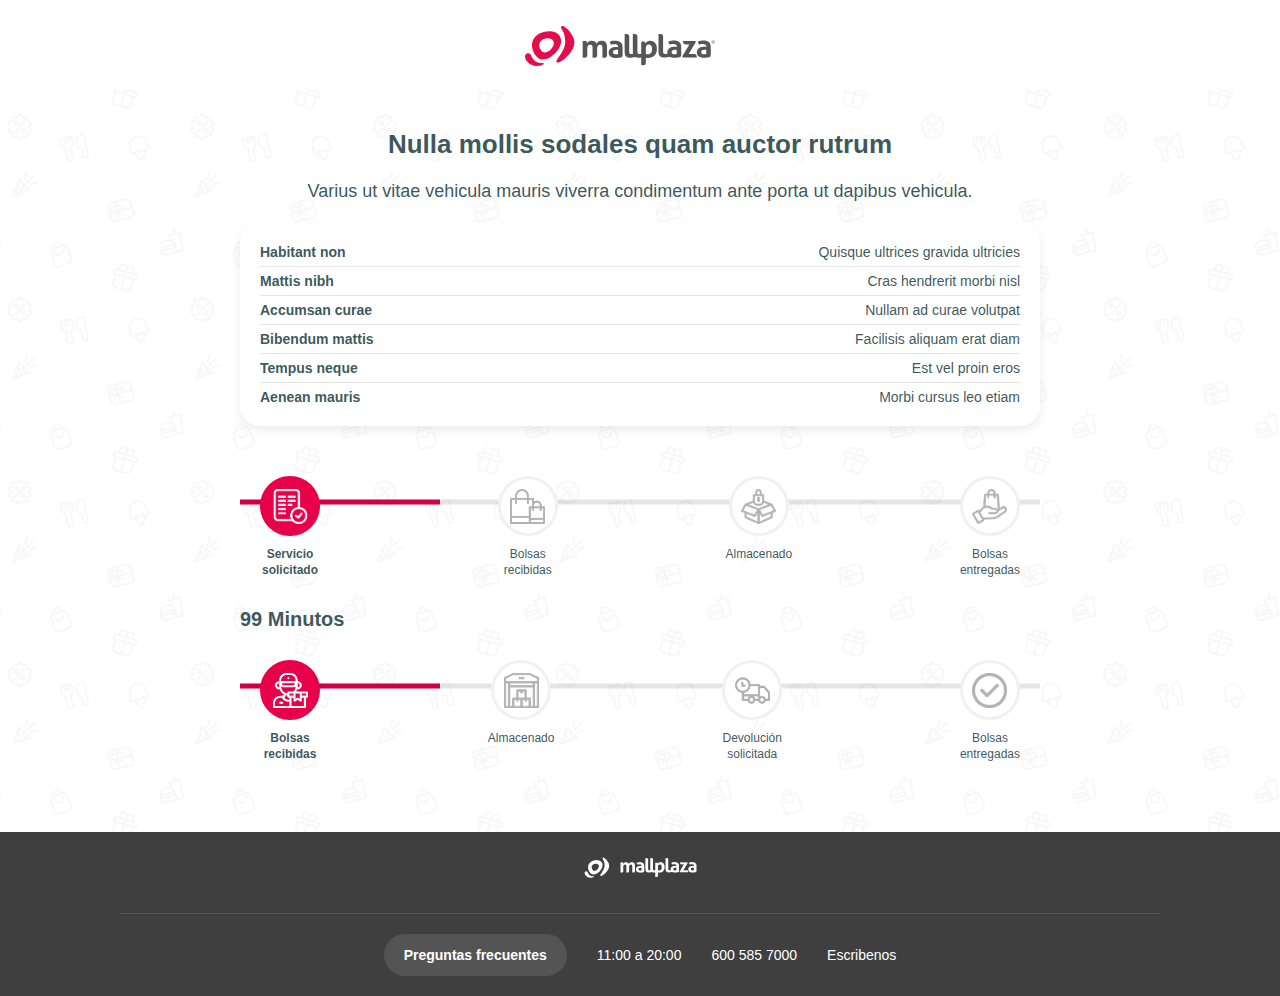
==== state.html @ b2e45ada "fix" ====
<!DOCTYPE html>
<html lang="es">
  <head>
    <title>Mall Plaza Guarda Compras</title>
    <meta charset="UTF-8">
    <link href="./img/icons/Isotipo_verde.svg" rel="shortcut icon">
    <link rel="stylesheet" href="https://fonts.googleapis.com/css2?family=Material+Symbols+Rounded:opsz,wght,FILL,GRAD@48,400,0,0">
    <meta name="viewport" content="width=device-width, initial-scale=1, maximum-scale=1">
    <link href="css/main.css?v=54248" rel="stylesheet" type="text/css">
    <script src="js/main.js?v=54248" type="text/javascript"></script>
    <!-- Meta tags facebook-->
    <meta property="og:title" content="#">
    <meta property="og:description" content="#">
    <meta property="og:image" content="#">
    <!-- Meta tags twitter cards-->
    <meta name="twitter:card" content="summary_large_image">
    <meta name="twitter:title" content="#">
    <meta name="twitter:description" content="#">
    <meta name="twitter:image" content="#">
  </head>
  <body>
    <header>
      <div class="header__primary">
        <div class="header__wrap">
          <div class="header__inner">
            <div class="header__logo"><a href="index.html"><img src="./img/icons/logo-mallplaza.svg"></a></div>
          </div>
        </div>
      </div>
    </header>
    <div id="sections">
      <section class="section--state">
        <div class="section__wrap"> 
          <div class="section__header"> 
            <h3 class="section__title">Nulla mollis sodales quam auctor rutrum
            </h3>
            <p class="section__description">Varius ut vitae vehicula mauris viverra condimentum ante porta ut dapibus vehicula.
            </p>
          </div>
          <div class="section__body">
            <div class="section__info">
              <div class="section__info__item">
                <p class="section__name">Habitant non
                </p>
                <p class="section__value">Quisque ultrices gravida ultricies
                </p>
              </div>
              <div class="section__info__item">
                <p class="section__name">Mattis nibh
                </p>
                <p class="section__value">Cras hendrerit morbi nisl
                </p>
              </div>
              <div class="section__info__item">
                <p class="section__name">Accumsan curae
                </p>
                <p class="section__value">Nullam ad curae volutpat
                </p>
              </div>
              <div class="section__info__item">
                <p class="section__name">Bibendum mattis
                </p>
                <p class="section__value">Facilisis aliquam erat diam
                </p>
              </div>
              <div class="section__info__item">
                <p class="section__name">Tempus neque
                </p>
                <p class="section__value">Est vel proin eros
                </p>
              </div>
              <div class="section__info__item">
                <p class="section__name">Aenean mauris
                </p>
                <p class="section__value">Morbi cursus leo etiam
                </p>
              </div>
            </div>
            <div class="section__states section__states--25">
              <div class="section__state current">
                <div class="section__icon"> <img src="img/icons/step-1.png"></div>
                <p class="section__text">Servicio solicitado</p>
              </div>
              <div class="section__state">
                <div class="section__icon"><img src="img/icons/step-2-gray.png"></div>
                <p class="section__text">Bolsas recibidas</p>
              </div>
              <div class="section__state">
                <div class="section__icon"> <img src="img/icons/step-3-gray.png"></div>
                <p class="section__text">Almacenado</p>
              </div>
              <!--.section__state
              .section__icon 
              	img(src="img/icons/step-4-gray.png")
              p.section__text Devolución solicitada
              -->
              <div class="section__state">
                <div class="section__icon"> <img src="img/icons/step-5-gray.png"></div>
                <p class="section__text">Bolsas entregadas</p>
              </div>
            </div>
            <h4 class="section__title">99 Minutos</h4>
            <div class="section__states section__states--25">
              <div class="section__state current">
                <div class="section__icon"><img src="img/icons/step-6.png"></div>
                <p class="section__text">Bolsas recibidas</p>
              </div>
              <div class="section__state">
                <div class="section__icon"> <img src="img/icons/step-7-gray.png"></div>
                <p class="section__text">Almacenado</p>
              </div>
              <div class="section__state">
                <div class="section__icon"> <img src="img/icons/step-8-gray.png"></div>
                <p class="section__text">Devolución solicitada</p>
              </div>
              <div class="section__state">
                <div class="section__icon"> <img src="img/icons/step-9-gray.png"></div>
                <p class="section__text">Bolsas entregadas</p>
              </div>
            </div>
          </div>
        </div>
      </section>
    </div>
    <footer>
      <div class="footer__wrap"> 
        <div class="footer__logos"> <img src="./img/uploads/Vector.png"><img src="./img/uploads/Vector-1.png"></div>
        <div class="footer__icons">
          <ul>
            <li href="#" class="a btn">Preguntas frecuentes</li>
            <li class="footer__hour">11:00 a 20:00</li>
            <li class="p footer__phone">600 585 7000</li>
            <li class="p footer__mail">Escribenos</li>
          </ul>
        </div>
      </div>
    </footer>
  </body>
</html>
---- css/main.css ----
span {
  color: #e9004b;
}
.clearfix:before,
.clearfix:after {
  content: " ";
  display: table;
}
.clearfix:after {
  clear: both;
}
.pull-right {
  float: right !important;
}
.pull-left {
  float: left !important;
}
.hide {
  display: none !important;
}
.show {
  display: block !important;
}
.invisible {
  visibility: hidden;
}
.hidden {
  display: none !important;
}
.affix {
  position: fixed;
}
* {
  margin: 0;
  padding: 0;
  border: 0;
  outline: 0;
  -moz-box-sizing: border-box;
       box-sizing: border-box;
}
body {
  -webkit-font-smoothing: antialiased;
  background: url("../img/uploads/fondo-body-mallplaza.png") no-repeat center center fixed;
  background-size: cover;
}
body,
button,
input,
textarea,
select {
  font-family: 'AktivGrotesk ', sans-serif;
  font-size: 16px;
  line-height: 22px;
  color: rgba(6,44,48,0.8);
}
a,
button,
input,
textarea,
select {
  transition: 0.2s ease;
}
a {
  color: rgba(6,44,48,0.8);
  text-decoration: none;
}
a.a-classic {
  text-decoration: underline;
}
a:hover {
  cursor: pointer;
}
button:hover,
select:hover,
label:hover,
input[type='checkbox']:hover,
input[type='radio']:hover {
  cursor: pointer;
}
h1,
h2,
h3,
h4,
h5,
.h1,
.h2,
.h3,
.h4,
.h5 {
  margin-bottom: 20px;
  font-family: 'AktivGrotesk ', sans-serif;
  font-weight: 600;
}
p {
  margin-bottom: 20px;
}
h1,
.h1 {
  font-size: 32px;
  line-height: 36px;
}
@media (min-width: 960px) {
  h1,
  .h1 {
    font-size: 50px;
    line-height: 56px;
  }
}
h2,
.h2 {
  font-size: 26px;
  line-height: 29px;
}
@media (min-width: 720px) {
  h2,
  .h2 {
    font-size: 32px;
    line-height: 36px;
  }
}
h3,
.h3 {
  font-size: 20px;
  line-height: 22px;
}
@media (min-width: 480px) {
  h3,
  .h3 {
    font-size: 26px;
    line-height: 29px;
  }
}
h4,
.h4 {
  font-size: 16px;
  line-height: 22px;
}
@media (min-width: 480px) {
  h4,
  .h4 {
    font-size: 20px;
    line-height: 22px;
  }
}
h5,
.h5 {
  font-size: 14px;
  line-height: 16px;
}
ul,
ol {
  list-style-type: none;
}
img {
  display: block;
  width: auto;
  height: auto;
  max-width: 100%;
  margin: 0 auto;
}
svg {
  display: block;
  max-width: 100%;
}
.material-symbols-rounded {
  color: #e9004b;
}
.col-xs-1,
.col-sm-1,
.col-md-1,
.col-lg-1,
.col-xs-2,
.col-sm-2,
.col-md-2,
.col-lg-2,
.col-xs-3,
.col-sm-3,
.col-md-3,
.col-lg-3,
.col-xs-4,
.col-sm-4,
.col-md-4,
.col-lg-4,
.col-xs-5,
.col-sm-5,
.col-md-5,
.col-lg-5,
.col-xs-6,
.col-sm-6,
.col-md-6,
.col-lg-6,
.col-xs-7,
.col-sm-7,
.col-md-7,
.col-lg-7,
.col-xs-8,
.col-sm-8,
.col-md-8,
.col-lg-8,
.col-xs-9,
.col-sm-9,
.col-md-9,
.col-lg-9,
.col-xs-10,
.col-sm-10,
.col-md-10,
.col-lg-10,
.col-xs-11,
.col-sm-11,
.col-md-11,
.col-lg-11,
.col-xs-12,
.col-sm-12,
.col-md-12,
.col-lg-12 {
  position: relative;
  min-height: 1px;
  padding-left: 10px;
  padding-right: 10px;
}
.row {
  margin-left: -10px;
  margin-right: -10px;
}
.row:before,
.row:after {
  content: " ";
  display: table;
}
.row:after {
  clear: both;
}
.cols {
  margin-left: -10px;
  margin-right: -10px;
}
.cols:before,
.cols:after {
  content: " ";
  display: table;
}
.cols:after {
  clear: both;
}
.cols>div {
  -moz-box-sizing: border-box;
       box-sizing: border-box;
  margin-bottom: 20px;
}
.cols:last-child {
  margin-bottom: -20px;
}
.cols.cols--0 {
  margin-left: 0;
  margin-right: 0;
}
.cols.cols--0:before,
.cols.cols--0:after {
  content: " ";
  display: table;
}
.cols.cols--0:after {
  clear: both;
}
.cols.cols--0>div {
  padding-left: 0;
  padding-right: 0;
  margin-bottom: 0;
}
.cols.cols--0:last-child {
  margin-bottom: 0;
}
.cols.cols--sm {
  margin-left: -5px;
  margin-right: -5px;
}
.cols.cols--sm:before,
.cols.cols--sm:after {
  content: " ";
  display: table;
}
.cols.cols--sm:after {
  clear: both;
}
.cols.cols--sm>div {
  padding-left: 5px;
  padding-right: 5px;
  margin-bottom: 10px;
}
.cols.cols--sm:last-child {
  margin-bottom: -10px;
}
@media (max-width: 720px) {
  .cols.cols--scroll {
    overflow: auto;
    -webkit-overflow-scrolling: touch;
    white-space: nowrap;
    margin: 0 -20px -20px;
    padding: 0 20px 20px;
  }
  .cols.cols--scroll>div {
    display: inline-block;
    vertical-align: top;
    width: 300px;
    white-space: normal;
    margin: 0;
  }
  .cols.cols--scroll>div:last-child {
    margin-right: 15px;
  }
}
@media (max-width: 720px) {
  .cols.cols--min {
    margin-left: 0;
    margin-right: 0;
    margin-left: -5px;
    margin-right: -5px;
  }
  .cols.cols--min:before,
  .cols.cols--min:after {
    content: " ";
    display: table;
  }
  .cols.cols--min:after {
    clear: both;
  }
  .cols.cols--min>div {
    padding-left: 5px;
    padding-right: 5px;
    margin-bottom: 10px;
  }
  .cols.cols--min:last-child {
    margin-bottom: -10px;
  }
}
@media (min-width: 960px) {
  .cols.cols--md {
    margin-left: -20px;
    margin-right: -20px;
  }
  .cols.cols--md:before,
  .cols.cols--md:after {
    content: " ";
    display: table;
  }
  .cols.cols--md:after {
    clear: both;
  }
  .cols.cols--md>div {
    padding-left: 20px;
    padding-right: 20px;
    margin-bottom: 40px;
  }
  .cols.cols--md:last-child {
    margin-bottom: -40px;
  }
}
@media (min-width: 960px) {
  .cols.cols-gutter-2 {
    margin-left: -20px;
    margin-right: -20px;
  }
  .cols.cols-gutter-2:before,
  .cols.cols-gutter-2:after {
    content: " ";
    display: table;
  }
  .cols.cols-gutter-2:after {
    clear: both;
  }
  .cols.cols-gutter-2>div {
    padding-left: 20px;
    padding-right: 20px;
    margin-bottom: 40px;
  }
  .cols.cols-gutter-2:last-child {
    margin-bottom: -40px;
  }
}
.cols .col-xs-p20 {
  width: 20%;
  float: left;
}
@media (min-width: 480px) {
  .cols .col-sm-p20 {
    width: 20%;
    float: left;
  }
}
@media (min-width: 720px) {
  .cols .col-md-p20 {
    width: 20%;
    float: left;
  }
}
@media (min-width: 960px) {
  .cols .col-lg-p20 {
    width: 20%;
    float: left;
  }
}
.cols .col-xs-p12 {
  width: 12.5%;
  float: left;
}
@media (min-width: 480px) {
  .cols .col-sm-p12 {
    width: 12.5%;
    float: left;
  }
}
@media (min-width: 720px) {
  .cols .col-md-p12 {
    width: 12.5%;
    float: left;
  }
}
@media (min-width: 960px) {
  .cols .col-lg-p12 {
    width: 12.5%;
    float: left;
  }
}
.col-xs-1,
.col-xs-2,
.col-xs-3,
.col-xs-4,
.col-xs-5,
.col-xs-6,
.col-xs-7,
.col-xs-8,
.col-xs-9,
.col-xs-10,
.col-xs-11,
.col-xs-12 {
  float: left;
}
.col-xs-12 {
  width: 100%;
}
.col-xs-11 {
  width: 91.66666666666666%;
}
.col-xs-10 {
  width: 83.33333333333334%;
}
.col-xs-9 {
  width: 75%;
}
.col-xs-8 {
  width: 66.66666666666666%;
}
.col-xs-7 {
  width: 58.333333333333336%;
}
.col-xs-6 {
  width: 50%;
}
.col-xs-5 {
  width: 41.66666666666667%;
}
.col-xs-4 {
  width: 33.33333333333333%;
}
.col-xs-3 {
  width: 25%;
}
.col-xs-2 {
  width: 16.666666666666664%;
}
.col-xs-1 {
  width: 8.333333333333332%;
}
.col-xs-pull-12 {
  right: 100%;
}
.col-xs-pull-11 {
  right: 91.66666666666666%;
}
.col-xs-pull-10 {
  right: 83.33333333333334%;
}
.col-xs-pull-9 {
  right: 75%;
}
.col-xs-pull-8 {
  right: 66.66666666666666%;
}
.col-xs-pull-7 {
  right: 58.333333333333336%;
}
.col-xs-pull-6 {
  right: 50%;
}
.col-xs-pull-5 {
  right: 41.66666666666667%;
}
.col-xs-pull-4 {
  right: 33.33333333333333%;
}
.col-xs-pull-3 {
  right: 25%;
}
.col-xs-pull-2 {
  right: 16.666666666666664%;
}
.col-xs-pull-1 {
  right: 8.333333333333332%;
}
.col-xs-pull-0 {
  right: auto;
}
.col-xs-push-12 {
  left: 100%;
}
.col-xs-push-11 {
  left: 91.66666666666666%;
}
.col-xs-push-10 {
  left: 83.33333333333334%;
}
.col-xs-push-9 {
  left: 75%;
}
.col-xs-push-8 {
  left: 66.66666666666666%;
}
.col-xs-push-7 {
  left: 58.333333333333336%;
}
.col-xs-push-6 {
  left: 50%;
}
.col-xs-push-5 {
  left: 41.66666666666667%;
}
.col-xs-push-4 {
  left: 33.33333333333333%;
}
.col-xs-push-3 {
  left: 25%;
}
.col-xs-push-2 {
  left: 16.666666666666664%;
}
.col-xs-push-1 {
  left: 8.333333333333332%;
}
.col-xs-push-0 {
  left: auto;
}
.col-xs-offset-12 {
  margin-left: 100%;
}
.col-xs-offset-11 {
  margin-left: 91.66666666666666%;
}
.col-xs-offset-10 {
  margin-left: 83.33333333333334%;
}
.col-xs-offset-9 {
  margin-left: 75%;
}
.col-xs-offset-8 {
  margin-left: 66.66666666666666%;
}
.col-xs-offset-7 {
  margin-left: 58.333333333333336%;
}
.col-xs-offset-6 {
  margin-left: 50%;
}
.col-xs-offset-5 {
  margin-left: 41.66666666666667%;
}
.col-xs-offset-4 {
  margin-left: 33.33333333333333%;
}
.col-xs-offset-3 {
  margin-left: 25%;
}
.col-xs-offset-2 {
  margin-left: 16.666666666666664%;
}
.col-xs-offset-1 {
  margin-left: 8.333333333333332%;
}
.col-xs-offset-0 {
  margin-left: 0;
}
@media (min-width: 480px) {
  .col-sm-1,
  .col-sm-2,
  .col-sm-3,
  .col-sm-4,
  .col-sm-5,
  .col-sm-6,
  .col-sm-7,
  .col-sm-8,
  .col-sm-9,
  .col-sm-10,
  .col-sm-11,
  .col-sm-12 {
    float: left;
  }
  .col-sm-12 {
    width: 100%;
  }
  .col-sm-11 {
    width: 91.66666666666666%;
  }
  .col-sm-10 {
    width: 83.33333333333334%;
  }
  .col-sm-9 {
    width: 75%;
  }
  .col-sm-8 {
    width: 66.66666666666666%;
  }
  .col-sm-7 {
    width: 58.333333333333336%;
  }
  .col-sm-6 {
    width: 50%;
  }
  .col-sm-5 {
    width: 41.66666666666667%;
  }
  .col-sm-4 {
    width: 33.33333333333333%;
  }
  .col-sm-3 {
    width: 25%;
  }
  .col-sm-2 {
    width: 16.666666666666664%;
  }
  .col-sm-1 {
    width: 8.333333333333332%;
  }
  .col-sm-pull-12 {
    right: 100%;
  }
  .col-sm-pull-11 {
    right: 91.66666666666666%;
  }
  .col-sm-pull-10 {
    right: 83.33333333333334%;
  }
  .col-sm-pull-9 {
    right: 75%;
  }
  .col-sm-pull-8 {
    right: 66.66666666666666%;
  }
  .col-sm-pull-7 {
    right: 58.333333333333336%;
  }
  .col-sm-pull-6 {
    right: 50%;
  }
  .col-sm-pull-5 {
    right: 41.66666666666667%;
  }
  .col-sm-pull-4 {
    right: 33.33333333333333%;
  }
  .col-sm-pull-3 {
    right: 25%;
  }
  .col-sm-pull-2 {
    right: 16.666666666666664%;
  }
  .col-sm-pull-1 {
    right: 8.333333333333332%;
  }
  .col-sm-pull-0 {
    right: auto;
  }
  .col-sm-push-12 {
    left: 100%;
  }
  .col-sm-push-11 {
    left: 91.66666666666666%;
  }
  .col-sm-push-10 {
    left: 83.33333333333334%;
  }
  .col-sm-push-9 {
    left: 75%;
  }
  .col-sm-push-8 {
    left: 66.66666666666666%;
  }
  .col-sm-push-7 {
    left: 58.333333333333336%;
  }
  .col-sm-push-6 {
    left: 50%;
  }
  .col-sm-push-5 {
    left: 41.66666666666667%;
  }
  .col-sm-push-4 {
    left: 33.33333333333333%;
  }
  .col-sm-push-3 {
    left: 25%;
  }
  .col-sm-push-2 {
    left: 16.666666666666664%;
  }
  .col-sm-push-1 {
    left: 8.333333333333332%;
  }
  .col-sm-push-0 {
    left: auto;
  }
  .col-sm-offset-12 {
    margin-left: 100%;
  }
  .col-sm-offset-11 {
    margin-left: 91.66666666666666%;
  }
  .col-sm-offset-10 {
    margin-left: 83.33333333333334%;
  }
  .col-sm-offset-9 {
    margin-left: 75%;
  }
  .col-sm-offset-8 {
    margin-left: 66.66666666666666%;
  }
  .col-sm-offset-7 {
    margin-left: 58.333333333333336%;
  }
  .col-sm-offset-6 {
    margin-left: 50%;
  }
  .col-sm-offset-5 {
    margin-left: 41.66666666666667%;
  }
  .col-sm-offset-4 {
    margin-left: 33.33333333333333%;
  }
  .col-sm-offset-3 {
    margin-left: 25%;
  }
  .col-sm-offset-2 {
    margin-left: 16.666666666666664%;
  }
  .col-sm-offset-1 {
    margin-left: 8.333333333333332%;
  }
  .col-sm-offset-0 {
    margin-left: 0;
  }
}
@media (min-width: 720px) {
  .col-md-1,
  .col-md-2,
  .col-md-3,
  .col-md-4,
  .col-md-5,
  .col-md-6,
  .col-md-7,
  .col-md-8,
  .col-md-9,
  .col-md-10,
  .col-md-11,
  .col-md-12 {
    float: left;
  }
  .col-md-12 {
    width: 100%;
  }
  .col-md-11 {
    width: 91.66666666666666%;
  }
  .col-md-10 {
    width: 83.33333333333334%;
  }
  .col-md-9 {
    width: 75%;
  }
  .col-md-8 {
    width: 66.66666666666666%;
  }
  .col-md-7 {
    width: 58.333333333333336%;
  }
  .col-md-6 {
    width: 50%;
  }
  .col-md-5 {
    width: 41.66666666666667%;
  }
  .col-md-4 {
    width: 33.33333333333333%;
  }
  .col-md-3 {
    width: 25%;
  }
  .col-md-2 {
    width: 16.666666666666664%;
  }
  .col-md-1 {
    width: 8.333333333333332%;
  }
  .col-md-pull-12 {
    right: 100%;
  }
  .col-md-pull-11 {
    right: 91.66666666666666%;
  }
  .col-md-pull-10 {
    right: 83.33333333333334%;
  }
  .col-md-pull-9 {
    right: 75%;
  }
  .col-md-pull-8 {
    right: 66.66666666666666%;
  }
  .col-md-pull-7 {
    right: 58.333333333333336%;
  }
  .col-md-pull-6 {
    right: 50%;
  }
  .col-md-pull-5 {
    right: 41.66666666666667%;
  }
  .col-md-pull-4 {
    right: 33.33333333333333%;
  }
  .col-md-pull-3 {
    right: 25%;
  }
  .col-md-pull-2 {
    right: 16.666666666666664%;
  }
  .col-md-pull-1 {
    right: 8.333333333333332%;
  }
  .col-md-pull-0 {
    right: auto;
  }
  .col-md-push-12 {
    left: 100%;
  }
  .col-md-push-11 {
    left: 91.66666666666666%;
  }
  .col-md-push-10 {
    left: 83.33333333333334%;
  }
  .col-md-push-9 {
    left: 75%;
  }
  .col-md-push-8 {
    left: 66.66666666666666%;
  }
  .col-md-push-7 {
    left: 58.333333333333336%;
  }
  .col-md-push-6 {
    left: 50%;
  }
  .col-md-push-5 {
    left: 41.66666666666667%;
  }
  .col-md-push-4 {
    left: 33.33333333333333%;
  }
  .col-md-push-3 {
    left: 25%;
  }
  .col-md-push-2 {
    left: 16.666666666666664%;
  }
  .col-md-push-1 {
    left: 8.333333333333332%;
  }
  .col-md-push-0 {
    left: auto;
  }
  .col-md-offset-12 {
    margin-left: 100%;
  }
  .col-md-offset-11 {
    margin-left: 91.66666666666666%;
  }
  .col-md-offset-10 {
    margin-left: 83.33333333333334%;
  }
  .col-md-offset-9 {
    margin-left: 75%;
  }
  .col-md-offset-8 {
    margin-left: 66.66666666666666%;
  }
  .col-md-offset-7 {
    margin-left: 58.333333333333336%;
  }
  .col-md-offset-6 {
    margin-left: 50%;
  }
  .col-md-offset-5 {
    margin-left: 41.66666666666667%;
  }
  .col-md-offset-4 {
    margin-left: 33.33333333333333%;
  }
  .col-md-offset-3 {
    margin-left: 25%;
  }
  .col-md-offset-2 {
    margin-left: 16.666666666666664%;
  }
  .col-md-offset-1 {
    margin-left: 8.333333333333332%;
  }
  .col-md-offset-0 {
    margin-left: 0;
  }
}
@media (min-width: 960px) {
  .col-lg-1,
  .col-lg-2,
  .col-lg-3,
  .col-lg-4,
  .col-lg-5,
  .col-lg-6,
  .col-lg-7,
  .col-lg-8,
  .col-lg-9,
  .col-lg-10,
  .col-lg-11,
  .col-lg-12 {
    float: left;
  }
  .col-lg-12 {
    width: 100%;
  }
  .col-lg-11 {
    width: 91.66666666666666%;
  }
  .col-lg-10 {
    width: 83.33333333333334%;
  }
  .col-lg-9 {
    width: 75%;
  }
  .col-lg-8 {
    width: 66.66666666666666%;
  }
  .col-lg-7 {
    width: 58.333333333333336%;
  }
  .col-lg-6 {
    width: 50%;
  }
  .col-lg-5 {
    width: 41.66666666666667%;
  }
  .col-lg-4 {
    width: 33.33333333333333%;
  }
  .col-lg-3 {
    width: 25%;
  }
  .col-lg-2 {
    width: 16.666666666666664%;
  }
  .col-lg-1 {
    width: 8.333333333333332%;
  }
  .col-lg-pull-12 {
    right: 100%;
  }
  .col-lg-pull-11 {
    right: 91.66666666666666%;
  }
  .col-lg-pull-10 {
    right: 83.33333333333334%;
  }
  .col-lg-pull-9 {
    right: 75%;
  }
  .col-lg-pull-8 {
    right: 66.66666666666666%;
  }
  .col-lg-pull-7 {
    right: 58.333333333333336%;
  }
  .col-lg-pull-6 {
    right: 50%;
  }
  .col-lg-pull-5 {
    right: 41.66666666666667%;
  }
  .col-lg-pull-4 {
    right: 33.33333333333333%;
  }
  .col-lg-pull-3 {
    right: 25%;
  }
  .col-lg-pull-2 {
    right: 16.666666666666664%;
  }
  .col-lg-pull-1 {
    right: 8.333333333333332%;
  }
  .col-lg-pull-0 {
    right: auto;
  }
  .col-lg-push-12 {
    left: 100%;
  }
  .col-lg-push-11 {
    left: 91.66666666666666%;
  }
  .col-lg-push-10 {
    left: 83.33333333333334%;
  }
  .col-lg-push-9 {
    left: 75%;
  }
  .col-lg-push-8 {
    left: 66.66666666666666%;
  }
  .col-lg-push-7 {
    left: 58.333333333333336%;
  }
  .col-lg-push-6 {
    left: 50%;
  }
  .col-lg-push-5 {
    left: 41.66666666666667%;
  }
  .col-lg-push-4 {
    left: 33.33333333333333%;
  }
  .col-lg-push-3 {
    left: 25%;
  }
  .col-lg-push-2 {
    left: 16.666666666666664%;
  }
  .col-lg-push-1 {
    left: 8.333333333333332%;
  }
  .col-lg-push-0 {
    left: auto;
  }
  .col-lg-offset-12 {
    margin-left: 100%;
  }
  .col-lg-offset-11 {
    margin-left: 91.66666666666666%;
  }
  .col-lg-offset-10 {
    margin-left: 83.33333333333334%;
  }
  .col-lg-offset-9 {
    margin-left: 75%;
  }
  .col-lg-offset-8 {
    margin-left: 66.66666666666666%;
  }
  .col-lg-offset-7 {
    margin-left: 58.333333333333336%;
  }
  .col-lg-offset-6 {
    margin-left: 50%;
  }
  .col-lg-offset-5 {
    margin-left: 41.66666666666667%;
  }
  .col-lg-offset-4 {
    margin-left: 33.33333333333333%;
  }
  .col-lg-offset-3 {
    margin-left: 25%;
  }
  .col-lg-offset-2 {
    margin-left: 16.666666666666664%;
  }
  .col-lg-offset-1 {
    margin-left: 8.333333333333332%;
  }
  .col-lg-offset-0 {
    margin-left: 0;
  }
}
@-webkit-keyframes fadeIn {
  0% {
    opacity: 0;
  }
}
@keyframes fadeIn {
  0% {
    opacity: 0;
  }
}
@-webkit-keyframes fadeOut {
  100% {
    opacity: 0;
  }
}
@keyframes fadeOut {
  100% {
    opacity: 0;
  }
}
@-webkit-keyframes slideUp {
  0% {
    -webkit-transform: translateY(100%);
            transform: translateY(100%);
  }
}
@keyframes slideUp {
  0% {
    -webkit-transform: translateY(100%);
            transform: translateY(100%);
  }
}
@-webkit-keyframes slideFadeUp {
  0% {
    -webkit-transform: translateY(20px);
            transform: translateY(20px);
    opacity: 0;
  }
}
@keyframes slideFadeUp {
  0% {
    -webkit-transform: translateY(20px);
            transform: translateY(20px);
    opacity: 0;
  }
}
@-webkit-keyframes slideUpOut {
  100% {
    -webkit-transform: translateY(-100%);
            transform: translateY(-100%);
  }
}
@keyframes slideUpOut {
  100% {
    -webkit-transform: translateY(-100%);
            transform: translateY(-100%);
  }
}
@-webkit-keyframes slideDown {
  0% {
    -webkit-transform: translateY(-100%);
            transform: translateY(-100%);
  }
}
@keyframes slideDown {
  0% {
    -webkit-transform: translateY(-100%);
            transform: translateY(-100%);
  }
}
@-webkit-keyframes slideFadeDown {
  0% {
    -webkit-transform: translateY(-20px);
            transform: translateY(-20px);
    opacity: 0;
  }
}
@keyframes slideFadeDown {
  0% {
    -webkit-transform: translateY(-20px);
            transform: translateY(-20px);
    opacity: 0;
  }
}
@-webkit-keyframes slideDownOut {
  100% {
    -webkit-transform: translateY(100%);
            transform: translateY(100%);
  }
}
@keyframes slideDownOut {
  100% {
    -webkit-transform: translateY(100%);
            transform: translateY(100%);
  }
}
@-webkit-keyframes slideLeft {
  0% {
    -webkit-transform: translateX(100%);
            transform: translateX(100%);
  }
}
@keyframes slideLeft {
  0% {
    -webkit-transform: translateX(100%);
            transform: translateX(100%);
  }
}
@-webkit-keyframes slideFadeLeft {
  0% {
    -webkit-transform: translateX(20px);
            transform: translateX(20px);
    opacity: 0;
  }
}
@keyframes slideFadeLeft {
  0% {
    -webkit-transform: translateX(20px);
            transform: translateX(20px);
    opacity: 0;
  }
}
@-webkit-keyframes slideLeftOut {
  100% {
    -webkit-transform: translateX(-100%);
            transform: translateX(-100%);
  }
}
@keyframes slideLeftOut {
  100% {
    -webkit-transform: translateX(-100%);
            transform: translateX(-100%);
  }
}
@-webkit-keyframes slideRight {
  0% {
    -webkit-transform: translateX(-100%);
            transform: translateX(-100%);
  }
}
@keyframes slideRight {
  0% {
    -webkit-transform: translateX(-100%);
            transform: translateX(-100%);
  }
}
@-webkit-keyframes slideFadeRight {
  0% {
    -webkit-transform: translateX(-20px);
            transform: translateX(-20px);
    opacity: 0;
  }
}
@keyframes slideFadeRight {
  0% {
    -webkit-transform: translateX(-20px);
            transform: translateX(-20px);
    opacity: 0;
  }
}
@-webkit-keyframes slideRightOut {
  100% {
    -webkit-transform: translateX(100%);
            transform: translateX(100%);
  }
}
@keyframes slideRightOut {
  100% {
    -webkit-transform: translateX(100%);
            transform: translateX(100%);
  }
}
@-webkit-keyframes slideRightSections {
  0% {
    left: -50%;
  }
}
@keyframes slideRightSections {
  0% {
    left: -50%;
  }
}
@-webkit-keyframes scaleIn {
  0% {
    -webkit-transform: scale(1.1);
            transform: scale(1.1);
  }
  100% {
    -webkit-transform: scale(1);
            transform: scale(1);
  }
}
@keyframes scaleIn {
  0% {
    -webkit-transform: scale(1.1);
            transform: scale(1.1);
  }
  100% {
    -webkit-transform: scale(1);
            transform: scale(1);
  }
}
@-webkit-keyframes scaleFadeIn {
  0% {
    -webkit-transform: scale(1.2);
            transform: scale(1.2);
    opacity: 0;
  }
}
@keyframes scaleFadeIn {
  0% {
    -webkit-transform: scale(1.2);
            transform: scale(1.2);
    opacity: 0;
  }
}
@-webkit-keyframes scaleOut {
  100% {
    -webkit-transform: scale(0);
            transform: scale(0);
  }
}
@keyframes scaleOut {
  100% {
    -webkit-transform: scale(0);
            transform: scale(0);
  }
}
@-webkit-keyframes scaleFadeOut {
  100% {
    -webkit-transform: scale(0.8);
            transform: scale(0.8);
    opacity: 0;
  }
}
@keyframes scaleFadeOut {
  100% {
    -webkit-transform: scale(0.8);
            transform: scale(0.8);
    opacity: 0;
  }
}
@-webkit-keyframes translateBg {
  0% {
    -webkit-transform: translateY(-10%);
            transform: translateY(-10%);
  }
}
@keyframes translateBg {
  0% {
    -webkit-transform: translateY(-10%);
            transform: translateY(-10%);
  }
}
@-webkit-keyframes heightMd {
  0% {
    max-height: 0;
    overflow: hidden;
  }
  100% {
    max-height: 500px;
    overflow: hidden;
  }
}
@keyframes heightMd {
  0% {
    max-height: 0;
    overflow: hidden;
  }
  100% {
    max-height: 500px;
    overflow: hidden;
  }
}
@-webkit-keyframes bgIn {
  0% {
    -webkit-transform: translateY(-10%);
            transform: translateY(-10%);
  }
}
@keyframes bgIn {
  0% {
    -webkit-transform: translateY(-10%);
            transform: translateY(-10%);
  }
}
@-webkit-keyframes zigzag {
  0% {
    -webkit-transform: translateX(40%);
            transform: translateX(40%);
  }
  50% {
    -webkit-transform: translateX(0%);
            transform: translateX(0%);
  }
  100% {
    -webkit-transform: translateX(40%);
            transform: translateX(40%);
  }
}
@keyframes zigzag {
  0% {
    -webkit-transform: translateX(40%);
            transform: translateX(40%);
  }
  50% {
    -webkit-transform: translateX(0%);
            transform: translateX(0%);
  }
  100% {
    -webkit-transform: translateX(40%);
            transform: translateX(40%);
  }
}
@-webkit-keyframes bounce {
  0% {
    -webkit-transform: scale(1.2);
            transform: scale(1.2);
  }
  50% {
    -webkit-transform: scale(2);
            transform: scale(2);
  }
  100% {
    -webkit-transform: scale(1.2);
            transform: scale(1.2);
  }
}
@keyframes bounce {
  0% {
    -webkit-transform: scale(1.2);
            transform: scale(1.2);
  }
  50% {
    -webkit-transform: scale(2);
            transform: scale(2);
  }
  100% {
    -webkit-transform: scale(1.2);
            transform: scale(1.2);
  }
}
@-webkit-keyframes bounce2 {
  0% {
    -webkit-transform: scale(3);
            transform: scale(3);
  }
  50% {
    -webkit-transform: scale(1);
            transform: scale(1);
  }
  100% {
    -webkit-transform: scale(3);
            transform: scale(3);
  }
}
@keyframes bounce2 {
  0% {
    -webkit-transform: scale(3);
            transform: scale(3);
  }
  50% {
    -webkit-transform: scale(1);
            transform: scale(1);
  }
  100% {
    -webkit-transform: scale(3);
            transform: scale(3);
  }
}
@-webkit-keyframes bounce3 {
  0% {
    -webkit-transform: scale(1.2);
            transform: scale(1.2);
  }
  50% {
    -webkit-transform: scale(3);
            transform: scale(3);
  }
  100% {
    -webkit-transform: scale(1.2);
            transform: scale(1.2);
  }
}
@keyframes bounce3 {
  0% {
    -webkit-transform: scale(1.2);
            transform: scale(1.2);
  }
  50% {
    -webkit-transform: scale(3);
            transform: scale(3);
  }
  100% {
    -webkit-transform: scale(1.2);
            transform: scale(1.2);
  }
}
@-webkit-keyframes animate {
  0% {
    -webkit-transform: translateY(0);
            transform: translateY(0);
  }
  100% {
    -webkit-transform: translateY(-1000px);
            transform: translateY(-1000px);
  }
}
@keyframes animate {
  0% {
    -webkit-transform: translateY(0);
            transform: translateY(0);
  }
  100% {
    -webkit-transform: translateY(-1000px);
            transform: translateY(-1000px);
  }
}
@-webkit-keyframes animate2 {
  0% {
    -webkit-transform: translateY(-1000px);
            transform: translateY(-1000px);
  }
  100% {
    -webkit-transform: translateY(0);
            transform: translateY(0);
  }
}
@keyframes animate2 {
  0% {
    -webkit-transform: translateY(-1000px);
            transform: translateY(-1000px);
  }
  100% {
    -webkit-transform: translateY(0);
            transform: translateY(0);
  }
}
article {
  position: relative;
  overflow: hidden;
  transition: box-shadow 0.3s ease 0s;
  background-color: #fff;
  background: #fff;
  box-shadow: 0 7px 30px -10px rgba(150,170,180,0.2);
}
article a:after {
  content: "";
  position: absolute;
  top: 0;
  left: 0;
  width: 100%;
  height: 100%;
  z-index: 2;
}
article .article__bg {
  position: absolute;
  top: 0;
  left: 0;
  width: 100%;
  height: 100%;
}
article .article__title {
  font-weight: 600;
  margin-bottom: 5px;
}
article .article__description {
  margin-bottom: 10px;
  font-size: 14px;
  line-height: 22px;
}
article .article__description:last-child {
  margin-bottom: 0;
}
article .article__content p {
  font-size: 16px;
  opacity: 0.7;
}
article.article--features {
  padding: 15px;
  min-height: 212px;
  display: -ms-flexbox;
  display: flex;
  -ms-flex-direction: column;
      flex-direction: column;
  -ms-flex-pack: end;
      justify-content: flex-end;
  position: relative;
  border-radius: 20px;
}
@media (min-width: 720px) {
  article.article--features {
    min-height: 230px;
  }
}
article.article--features .article__icon {
  position: absolute;
  top: 20px;
  righ: 20px;
}
article.article--features .article__body {
  margin-top: 58px;
}
@media (min-width: 720px) {
  article.article--features .article__body {
    margin-top: 0px;
  }
}
article.article--features:hover {
  -webkit-transform: scale(1.05);
          transform: scale(1.05);
  transition: 0.2s ease;
  box-shadow: 0px 0px 5px 1px #e9004b;
}
.bg {
  position: absolute;
  top: 0;
  left: 0;
  width: 100%;
  height: 100%;
  background: center center no-repeat;
  background-size: cover;
  opacity: 0;
  display: block;
}
.bg.bg-loaded {
  -webkit-animation: fadeIn 1s ease both;
          animation: fadeIn 1s ease both;
  opacity: 1;
}
.bg img {
  display: none;
}
.btn {
  display: inline-block;
  padding: 10px 20px;
  font-size: 14px;
  line-height: 22px;
  transition: 0.2s;
  background-color: #e9004b;
  color: #fff;
  text-align: center;
  border-radius: 50px;
  font-weight: 600;
  box-shadow: $shadow-2;
}
.btn span {
  margin-left: 10px;
  font-size: 16px;
  line-height: 16px;
}
.btn.btn--white {
  background-color: #fff;
  color: #e9004b;
  font-weight: bold;
}
.btn.btn--color {
  background-color: #e9004b;
  color: #fff;
  border-color: #e9004b;
}
.btn.btn--purple {
  background-color: #580a3f;
  color: #fff;
  border-color: #580a3f;
}
.btn.btn--min {
  display: inline-block;
  padding: 5px 20px;
}
.btn.btn--transparent {
  background-color: transparent;
  border: none;
  color: #fff;
  text-decoration: underline;
}
.content {
  line-height: 26px;
  color: #666;
}
.content h1,
.content h2,
.content h3,
.content h4,
.content p,
.content ol,
.content ul,
.content table,
.content blockquote,
.content pre,
.content iframe {
  margin-bottom: 20px;
}
.content h1:last-child,
.content h2:last-child,
.content h3:last-child,
.content h4:last-child,
.content p:last-child,
.content ol:last-child,
.content ul:last-child,
.content table:last-child,
.content blockquote:last-child,
.content pre:last-child,
.content iframe:last-child {
  margin-bottom: 0;
}
.content h1,
.content h2,
.content h3,
.content h4,
.content h5 {
  padding-top: 10px;
}
.content h1:first-child,
.content h2:first-child,
.content h3:first-child,
.content h4:first-child,
.content h5:first-child {
  padding-top: 0;
}
.content ol {
  list-style-type: decimal;
  margin-left: 20px;
}
.content ul {
  margin-left: 0;
}
.content ul li {
  padding-left: 25px;
  margin-bottom: 5px;
  position: relative;
}
.content ul li:before {
  content: "\f00c";
  font-family: "FontAwesome";
  position: absolute;
  top: 0;
  left: 0;
  color: #e9004b;
}
.content blockquote {
  padding: 10px 20px;
  padding-left: 40px;
  border-left: 2px solid color;
  font-size: 1.2em;
  line-height: 1.5em;
  font-style: italic;
  position: relative;
}
.content blockquote:before {
  content: "\f10d";
  font-family: "FontAwesome";
  position: absolute;
  top: 0;
  left: 10px;
  opacity: 0.5;
  display: inline-block;
  padding-right: 2px;
}
.content pre {
  background: rgba(0,0,0,0.05);
  padding: 10px 20px;
  overflow: auto;
  -webkit-overflow-scrolling: touch;
}
.content img {
  margin-bottom: 20px;
}
@media (min-width: 480px) {
  .content img.alignright {
    float: right;
    margin-left: 20px;
  }
}
@media (min-width: 480px) {
  .content img.alignleft {
    float: left;
    margin-right: 20px;
  }
}
.content img.aligncenter {
  margin: 0 auto;
}
.content iframe {
  width: 100%;
  max-width: 100%;
  display: block;
  height: 200px;
  background: lighter;
}
@media (min-width: 480px) {
  .content iframe {
    height: 300px;
  }
}
@media (min-width: 720px) {
  .content iframe {
    height: 400px;
  }
}
.content a {
  text-decoration: none;
}
.content a:hover:not(.btn) {
  text-decoration: underline;
}
.content p.p-lg {
  font-size: 120%;
  line-height: 160%;
  font-style: italic;
}
.dscroll {
  opacity: 0;
  -webkit-animation: none;
          animation: none;
  transition: none;
}
.dscroll.dscroll--in {
  -webkit-animation: slideFadeUp 0.8s ease-out backwards;
          animation: slideFadeUp 0.8s ease-out backwards;
  opacity: 1;
}
@font-face {
  font-family: 'allroundgothic';
  src: url("../fonts/allroundgothic-bold.otf") format('opentype');
  font-weight: bold;
  font-style: normal;
}
@font-face {
  font-family: 'allroundgothic';
  src: url("../fonts/allroundgothic-medium.otf") format('opentype');
  font-weight: 600;
  font-style: normal;
}
@font-face {
  font-family: 'allroundgothic';
  src: url("../fonts/allroundgothic-book.otf") format('opentype');
  font-weight: 300;
  font-style: normal;
}
@font-face {
  font-family: 'allroundgothic';
  src: url("../fonts/allroundgothic-xligoblique.otf") format('opentype');
  font-weight: 300;
  font-style: italic;
}
footer {
  background-color: #3f3f3f;
  z-index: 4;
}
footer .footer__wrap {
  width: 100%;
  height: 100%;
}
footer .footer__wrap .footer__logos {
  padding: 20px;
  background-color: #3f3f3f;
  text-align: center;
}
footer .footer__wrap .footer__logos img {
  padding: 5px;
  display: inline-block;
  vertical-align: middle;
}
footer .footer__wrap .footer__icons {
  color: #fff;
  font-size: 14px;
  display: -ms-flexbox;
  display: flex;
  margin: 10px 20px 0px;
  -ms-flex-pack: center;
      justify-content: center;
  border-top: 1px solid #545454;
  padding: 20px 0px 20px 0px;
}
@media (min-width: 720px) {
  footer .footer__wrap .footer__icons {
    -ms-flex-direction: row;
        flex-direction: row;
    min-width: none 900px;
    padding: 20px 0px;
    margin: 10px 120px 0px;
  }
}
footer .footer__wrap .footer__icons ul {
  display: -ms-flexbox;
  display: flex;
  gap: 30px;
  -ms-flex-align: center;
      align-items: center;
  -ms-flex-direction: column;
      flex-direction: column;
}
@media (min-width: 720px) {
  footer .footer__wrap .footer__icons ul {
    -ms-flex-direction: row;
        flex-direction: row;
    min-width: none 900px;
  }
}
footer .footer__wrap .footer__icons .btn {
  background-color: #545454;
  color: #fff;
}
form,
.form {
  position: relative;
}
input,
select,
textarea {
  display: block;
  width: 100%;
  padding: 10px;
  vertical-align: top;
  background: #fff;
  -moz-box-sizing: border-box;
       box-sizing: border-box;
  -webkit-appearance: none;
  appearance: none;
  font-weight: bold;
}
input:focus,
select:focus,
textarea:focus {
  border-color: color;
}
input::-webkit-input-placeholder,
select::-webkit-input-placeholder,
textarea::-webkit-input-placeholder {
  color: #495057;
  font-weight: bold;
}
input::-moz-placeholder,
select::-moz-placeholder,
textarea::-moz-placeholder {
  color: #495057;
  font-weight: bold;
}
input:-ms-input-placeholder,
select:-ms-input-placeholder,
textarea:-ms-input-placeholder {
  color: #495057;
  font-weight: bold;
}
input::placeholder,
select::placeholder,
textarea::placeholder {
  color: #495057;
  font-weight: bold;
}
input[type=checkbox],
input[type=radio] {
  width: 25px;
  height: 25px;
  display: inline-block;
  vertical-align: middle;
  margin-right: 10px;
  padding: 0;
  border: 1px solid #f1f1f1;
  background: #fbfbfb url("../img/icons/icon-check.png") 50% -100% no-repeat;
  position: relative;
  top: -2px;
}
input[type=checkbox]:checked,
input[type=radio]:checked {
  background-color: #e9004b;
  background-position: 50% 50%;
  border-color: #f1f1f1;
}
select {
  display: inline-block;
  border: none;
  opacity: 1;
  padding: 10px 40px 10px 15px;
  margin-bottom: 0;
  background: url("../img/icons/angle-down.png") 95% 50% no-repeat;
}
textarea {
  height: 100px;
  overflow: auto;
  -webkit-overflow-scrolling: touch;
}
.form__element {
  position: relative;
  display: block;
  margin-bottom: 20px;
}
.form__element:hover {
  cursor: text;
}
.form__element:last-child {
  margin-bottom: 0;
}
.form__element .form__title,
.form__element .form__title__notfocus {
  font-size: 11px;
  line-height: 18px;
  font-weight: 500;
  margin-bottom: 3px;
  text-align: left;
}
.form__element .form__title__notfocus {
  top: 0;
  -webkit-transform: scale(1);
          transform: scale(1);
}
.form__element .form__checkboxs {
  display: -ms-flexbox;
  display: flex;
  -ms-flex-pack: start;
      justify-content: flex-start;
}
.form__element .form__checkboxs .form__checkbox:first-child {
  margin-right: 10px;
}
.form__element .form__checkboxs .form__checkbox label {
  font-size: 11px;
  line-height: 18px;
  font-weight: 500;
  margin-bottom: 3px;
  text-align: left;
}
.form__element .form__link {
  text-align: center;
  padding: 5px 0px;
}
.form__element .form__link.form__link--right {
  text-align: right;
}
.form__element .form__link a {
  color: #495057;
  font-size: 11px;
  line-height: 16px;
  font-weight: 600;
}
.form__element .form__link a strong {
  color: #580a3f;
}
.form__element .form__elemet__alert {
  font-size: 12px;
  line-height: 14px;
  display: none;
  padding: 10px;
  text-align: center;
  color: #f00;
}
.form__element .form__elemet__alert.show {
  display: block;
}
.form__element .form__input {
  position: relative;
  z-index: 2;
  opacity: 1;
  border: 1px solid #ced4da;
  border-radius: 5px;
}
.form__element .form__input input,
.form__element .form__input select,
.form__element .form__input textarea {
  background-color: #fff;
  border-radius: 50px;
  color: #495057;
  font-weight: bold;
  text-align: left;
  font-size: 14px;
  line-height: 18px;
}
.form__element .form__select {
  position: relative;
  border-bottom: 1px solid #ced4da;
  cursor: pointer;
  color: #495057;
  -webkit-tap-highlight-color: rgba(0,0,0,0);
}
.form__element .form__select select {
  display: none;
}
.form__element.form__element--focused .form__input {
  border-color: #e9004b;
}
.form__element.form__element--filled .form__title,
.form__element.form__element--focused .form__title,
.form__element.form__element--file .form__title {
  top: 0;
  -webkit-transform: scale(0.85);
          transform: scale(0.85);
}
.form__button {
  position: absolute;
  top: 2px;
  right: 2px;
}
.form__button button {
  background-color: #e9004b;
  width: 40px;
  height: 40px;
  line-height: 40px;
  text-align: center;
  border-radius: 50%;
  overflow: hidden;
  display: -ms-flexbox;
  display: flex;
  -ms-flex-pack: center;
      justify-content: center;
  -ms-flex-align: center;
      align-items: center;
}
.form__button button img {
  width: 25px;
}
header {
  position: fixed;
  top: 0;
  left: 0;
  height: 70px;
  line-height: 70px;
  background-color: #fff;
  width: 100%;
  z-index: 20;
  color: #580a3f;
}
header a {
  color: #580a3f;
}
header .header__primary {
  position: relative;
  z-index: 20;
  height: 100%;
  transition: 0.25s ease;
}
header .header__wrap {
  position: relative;
  max-width: 1400px;
  margin: 0 auto;
  height: 100%;
}
header .header__inner {
  position: relative;
  height: 100%;
  display: -ms-flexbox;
  display: flex;
  -ms-flex-pack: center;
      justify-content: center;
}
header .header__logo {
  float: left;
  margin-left: 10px;
  -webkit-animation: fadeIn 0.4s ease;
          animation: fadeIn 0.4s ease;
}
header .header__logo img {
  vertical-align: middle;
  display: inline-block;
  width: 140px;
}
header .header__nav {
  display: none;
  z-index: 1;
}
header .header__nav .header__nav__back,
header .header__nav .header__nav__close {
  position: absolute;
  top: 0;
  width: 50px;
  height: 50px;
  opacity: 0.5;
  z-index: 3;
  display: none;
}
header .header__nav .header__nav__back div,
header .header__nav .header__nav__close div {
  height: 2px;
  background: #580a3f;
  width: 15px;
  position: absolute;
  top: 50%;
  left: 50%;
  margin-top: -1px;
  border-radius: 2px;
  margin-left: -7.5px;
}
header .header__nav .header__nav__close {
  right: 0;
}
header .header__nav .header__nav__close div {
  -webkit-transform: rotate(45deg);
          transform: rotate(45deg);
}
header .header__nav .header__nav__close div:last-child {
  -webkit-transform: rotate(135deg);
          transform: rotate(135deg);
}
header .header__nav .header__nav__back {
  left: 0;
  -webkit-animation: slideFadeLeft 0.5s ease;
          animation: slideFadeLeft 0.5s ease;
}
header .header__nav .header__nav__back div:first-child {
  -webkit-transform-origin: left top;
          transform-origin: left top;
  -webkit-transform: rotate(45deg);
          transform: rotate(45deg);
  width: 10px;
}
header .header__nav .header__nav__back div:last-child {
  -webkit-transform-origin: left bottom;
          transform-origin: left bottom;
  -webkit-transform: rotate(-45deg);
          transform: rotate(-45deg);
  width: 10px;
}
header .header__nav .header__nav__socials {
  display: -ms-flexbox;
  display: flex;
  -ms-flex-pack: center;
      justify-content: center;
  -ms-flex-align: end;
      align-items: flex-end;
  gap: 15px;
  position: relative;
  top: 279px;
}
header .header__nav .header__nav__socials .fa {
  color: #580a3f;
  font-size: 24px;
}
@media (min-width: 1090px) {
  header .header__nav .header__nav__socials {
    display: none;
  }
}
header .header__ham {
  position: relative;
  background-color: rgba(255,255,255,0);
  width: 35px;
  height: 42px;
  padding: 12px 0;
  display: inline-block;
  vertical-align: middle;
  border-radius: 2px;
  height: 35px;
  text-align: center;
  height: 45px;
}
header .header__ham span {
  display: block;
  height: 2px;
  border-radius: 5px;
  margin: 0 auto 4px;
  background: #580a3f;
  width: 20px;
  transition: 0.2s ease;
}
header .header__right {
  position: relative;
  float: right;
}
@media (min-width: 720px) {
  header .header__right {
    margin-right: 0px;
  }
}
header .header__right .header__item {
  float: left;
  padding: 0px 7px;
  min-width: 40px;
  cursor: pointer;
}
header .header__right .header__item span {
  margin-left: 5px;
  color: #580a3f;
}
header .header__right .header__item.header__item--socials {
  font-size: 16px;
}
header .header__right .header__item.header__item--socials a {
  border: 1px solid rgba(234,234,234,0.434);
  text-align: center;
  height: 18px;
  padding: 8px 12px;
  border-radius: 4px;
}
header .header__right .header__item.header__item--socials a span {
  margin: 0 auto;
}
header .header__right .header__item:hover span {
  margin-left: 5px;
  color: #fff;
}
header .header__right .header__item:hover.header__item--socials a {
  background-color: #580a3f;
}
@media (min-width: 1090px) {
  header .header__right .header__item.header__item--ham {
    display: none;
  }
}
header .header__right .header__item .header__item__nav ul {
  position: absolute;
  top: 100%;
  height: auto;
  left: 0;
  background: #fff;
  width: 200px;
  padding: 10px 0;
  display: none;
  -webkit-animation: heightMd 0.5s ease;
          animation: heightMd 0.5s ease;
  box-shadow: 0 7px 30px -10px rgba(150,170,180,0.2);
}
header .header__right .header__item .header__item__nav ul li {
  display: block;
}
header .header__right .header__item .header__item__nav ul li a {
  display: block;
  line-height: 22px;
  padding: 10px 20px;
  opacity: 0.6;
  color: #580a3f;
  font-size: 13px;
  font-weight: 500;
}
header .header__right .header__item .header__item__nav ul li a:hover {
  opacity: 1;
}
header .header__right .header__item .header__item__nav ul li a img {
  float: left;
  margin: 5px;
  width: 20px;
  opacity: 1;
}
header .header__right .header__item .header__item__nav ul li:after {
  display: none;
}
header .header__right .header__item.header__item--lang:hover ul {
  display: block;
}
header .header__right .header__item.header__item--button a {
  line-height: 24px;
}
header.header--color,
header.header--hover,
header.header--static {
  color: #580a3f;
}
header.header--color a,
header.header--hover a,
header.header--static a {
  color: #580a3f;
}
header.header--color .header__primary,
header.header--hover .header__primary,
header.header--static .header__primary {
  background-color: #fff;
  box-shadow: 0 7px 30px -10px rgba(150,170,180,0.2);
}
header.header--color .header__logo.header__logo--color,
header.header--hover .header__logo.header__logo--color,
header.header--static .header__logo.header__logo--color {
  display: block;
}
header.header--color .header__logo.header__logo--white,
header.header--hover .header__logo.header__logo--white,
header.header--static .header__logo.header__logo--white {
  display: none;
}
header.header--color .header__ham span,
header.header--hover .header__ham span,
header.header--static .header__ham span {
  background: #580a3f;
}
header.header--color .header__nav ul li a,
header.header--hover .header__nav ul li a,
header.header--static .header__nav ul li a {
  color: #666;
}
@media (max-width: 1090px) {
  header .header__right .header__item.header__item--socials {
    display: none;
  }
  header .header__nav {
    display: none;
    line-height: 22px;
    position: fixed;
    top: 0;
    left: 0;
    width: 100%;
    height: 100%;
    text-align: left;
  }
  header .header__nav .header__nav__nav {
    position: absolute;
    top: 0;
    right: 0;
    width: 260px;
    height: 100%;
    background: #fff;
    color: #580a3f;
    -webkit-animation: slideLeft 0.5s ease;
            animation: slideLeft 0.5s ease;
  }
  header .header__nav .header__nav__nav ul {
    padding: 40px 0;
  }
  header .header__nav .header__nav__nav ul li {
    border-bottom: 1px solid #fbfbfb;
  }
  header .header__nav .header__nav__nav ul li a {
    color: #580a3f;
    font-weight: 500;
    padding: 15px 20px;
    display: block;
    font-size: 14px;
  }
  header .header__nav .header__nav__nav ul li a .fa {
    float: right;
    opacity: 0.5;
  }
  header .header__nav .header__nav__nav ul li ul {
    position: absolute;
    top: 0;
    left: 0;
    width: 100%;
    height: 100%;
    background: #fff;
    display: none;
    box-shadow: 0 7px 30px -10px rgba(150,170,180,0.2);
    z-index: 2;
  }
  header .header__nav .header__nav__nav ul li ul.ul--in {
    display: block;
    -webkit-animation: slideLeft 0.5s ease;
            animation: slideLeft 0.5s ease;
  }
  header .header__nav .header__nav__nav ul li ul.ul--out {
    display: block;
    -webkit-animation: slideRightOut 0.5s ease both;
            animation: slideRightOut 0.5s ease both;
  }
  header .header__nav .header__nav__bg {
    -webkit-animation: fadeIn 0.5s ease;
            animation: fadeIn 0.5s ease;
    position: absolute;
    top: 0;
    left: 0;
    width: 100%;
    height: 100%;
    background: #580a3f;
    opacity: 0.5;
    -webkit-tap-highlight-color: rgba(0,0,0,0);
  }
  header .header__nav .header__nav__close {
    display: block;
  }
  header .header__nav.header__nav--ul-in .header__nav__back {
    display: block;
  }
  header.header--nav-in .header__nav {
    display: block;
  }
  header.header--nav-out .header__nav {
    display: block;
  }
  header.header--nav-out .header__nav .header__nav__bg {
    -webkit-animation: fadeOut 0.5s ease both;
            animation: fadeOut 0.5s ease both;
  }
  header.header--nav-out .header__nav .header__nav__nav {
    -webkit-animation: slideRightOut 0.5s ease both;
            animation: slideRightOut 0.5s ease both;
  }
}
@media (min-width: 720px) {
  header {
    height: 90px;
    line-height: 90px;
  }
  header .header__wrap {
    padding: 0 20px;
  }
  header .header__logo {
    margin-left: 0px;
    margin-right: 40px;
  }
  header .header__logo img {
    width: 190px;
  }
  header .header__ham {
    margin-right: -20px;
  }
  header .header__search {
    position: absolute;
    top: 4px;
    left: initial;
    right: 0;
    width: 75%;
    z-index: 50;
    display: none;
  }
  header .header__search .fa {
    position: absolute;
    top: 50%;
    margin-top: -8px;
    left: 20px;
    font-size: 14px;
    opacity: 0.5;
  }
  header .header__search input {
    background: transparent;
    border-left: 1px solid #f1f1f1;
    border-right: 1px solid #f1f1f1;
    line-height: 70px;
    padding: 0 30px 0 50px;
  }
  header .header__search input::-webkit-input-placeholder {
    color: rgba(0,0,0,0.5);
  }
  header .header__search input::-moz-placeholder {
    color: rgba(0,0,0,0.5);
  }
  header .header__search input:-moz-placeholder {
    color: rgba(0,0,0,0.5);
  }
  header .header__search input:-ms-input-placeholder {
    color: rgba(0,0,0,0.5);
  }
  header .header__nav {
    transition: ease-in-out all 0s;
  }
  header .header__nav .header__nav-close {
    display: none;
  }
  header .header__nav .header__nav__back {
    display: none;
  }
  header .header__nav ul {
    padding-top: 0;
  }
}
@media (min-width: 1090px) {
  header .header__ham {
    color: #580a3f;
  }
  header .header__nav {
    display: inline-block;
  }
  header .header__nav ul li {
    display: inline-block;
    position: relative;
  }
  header .header__nav ul li a {
    letter-spacing: 0.5px;
    position: relative;
    padding: 35px 10px;
    line-height: $header-height-sm;
    font-size: 13px;
    font-weight: 600;
  }
  header .header__nav ul li a .fa {
    margin-left: 5px;
  }
  header .header__nav ul li:after {
    content: "";
    position: absolute;
    bottom: 2px;
    left: 0;
    width: 0%;
    height: 3px;
    background: #580a3f;
    transition: 0.2s ease;
  }
  header .header__nav ul li:hover:after {
    width: 100%;
  }
  header .header__nav ul li:hover ul {
    display: block;
  }
  header .header__nav ul li.current:after {
    width: 100%;
  }
  header .header__nav ul li ul {
    position: absolute;
    top: 100%;
    height: auto;
    left: 0;
    background: #fff;
    width: 200px;
    padding: 10px 0;
    display: none;
    -webkit-animation: heightMd 0.5s ease;
            animation: heightMd 0.5s ease;
    box-shadow: 0 7px 30px -10px rgba(150,170,180,0.2);
  }
  header .header__nav ul li ul li {
    display: block;
  }
  header .header__nav ul li ul li a {
    display: block;
    line-height: 22px;
    padding: 10px 20px;
    opacity: 0.6;
  }
  header .header__nav ul li ul li a:hover {
    opacity: 1;
  }
  header .header__nav ul li ul li:after {
    display: none;
  }
  header .header__nav ul li ul.header__nav__li__blocked {
    display: none;
  }
  header .header__nav ul .header__nav__socials {
    display: -ms-flexbox;
    display: flex;
    -ms-flex-pack: center;
        justify-content: center;
    -ms-flex-align: center;
        align-items: center;
    color: #f00;
  }
}
.modal {
  position: fixed;
  top: 0;
  left: 0;
  width: 100%;
  height: 100%;
  z-index: 30;
  display: none;
}
.modal.modal--in {
  display: table;
  -webkit-animation: fadeIn 0.5s ease;
          animation: fadeIn 0.5s ease;
}
.modal.modal--in .modal__box {
  -webkit-animation: scaleFadeIn 0.5s 0.2s ease backwards;
          animation: scaleFadeIn 0.5s 0.2s ease backwards;
}
.modal.modal--out {
  display: table;
  -webkit-animation: fadeOut 0.2s ease both;
          animation: fadeOut 0.2s ease both;
}
.modal.modal--out .modal__box {
  -webkit-animation: scaleFadeOut 0.2s ease both;
          animation: scaleFadeOut 0.2s ease both;
}
.modal .modal__back {
  position: absolute;
  top: 0;
  left: 0;
  width: 100%;
  height: 100%;
  background-color: rgba(0,43,255,0.6);
}
.modal .modal__front {
  position: relative;
  height: 100%;
  display: table-cell;
  text-align: center;
  vertical-align: middle;
  -ms-flex-align: center;
      align-items: center;
  -ms-flex-pack: center;
      justify-content: center;
}
@media (min-width: 720px) {
  .modal .modal__front {
    display: -ms-flexbox;
    display: flex;
    -ms-flex-align: center;
        align-items: center;
    -ms-flex-pack: center;
        justify-content: center;
  }
}
.modal .modal__front.modal__front--openinfo .modal__search__info {
  display: block;
  -webkit-animation: fadeIn 0.5s;
          animation: fadeIn 0.5s;
}
.modal .modal__front.modal__front--openinfo .modal__search__info .modal__search__box {
  height: 450px;
}
@media (min-width: 720px) {
  .modal .modal__front.modal__front--openinfo .modal__search__info .modal__search__box {
    height: 430px;
  }
}
.modal .modal__header {
  padding: 20px 20px;
  box-shadow: 0 7px 30px -10px rgba(150,170,180,0.2);
  border-radius: 40px;
  display: -ms-flexbox;
  display: flex;
}
.modal .modal__header .modal__icon {
  margin-right: 20px;
}
.modal .modal__header .modal__icon img {
  width: 60px;
}
.modal .modal__header .modal__header__content {
  text-align: left;
}
.modal .modal__header .modal__header__content .modal__title {
  color: #e9004b;
  font-style: italic;
  margin-bottom: 0;
}
.modal .modal__header .modal__header__content .modal__category {
  color: #e9004b;
  opacity: 0.7;
  font-size: 12px;
}
.modal .modal__box {
  border-radius: 40px;
  background: #fff;
  max-width: 500px;
  position: relative;
  height: 350px;
  margin: 0 auto;
}
@media (min-width: 720px) {
  .modal .modal__box {
    margin: initial;
    width: 800px;
  }
}
.modal .modal__content .modal__search__result {
  padding: 10px 20px;
  display: -ms-flexbox;
  display: flex;
  -ms-flex-align: center;
      align-items: center;
  color: #e9004b;
  border-radius: 20px;
  background-color: transparent;
  transition: 0.5s;
}
.modal .modal__content .modal__search__result:hover {
  background-color: rgba(0,43,255,0.1);
}
.modal .modal__content .modal__search__result .modal__search__name {
  font-size: 12px;
  line-height: 22px;
  margin-right: 10px;
}
@media (min-width: 720px) {
  .modal .modal__content .modal__search__result .modal__search__name {
    font-size: 20px;
    line-height: 24px;
    margin-right: 20px;
  }
}
.modal .modal__content .modal__search__result .modal__search__tag {
  font-size: 10px;
  line-height: 18px;
  opacity: 0.7;
  border: 1px dashed #e9004b;
  border-radius: 15px;
  padding: 2px 5px;
}
@media (min-width: 720px) {
  .modal .modal__content .modal__search__result .modal__search__tag {
    padding: 5px 10px;
    font-size: 18px;
    line-height: 22px;
  }
}
.modal .modal__search__info {
  position: absolute;
  top: 50%;
  left: 50%;
  -webkit-transform: translate(-50%, -50%);
          transform: translate(-50%, -50%);
  width: 100%;
  z-index: 2;
  padding: 0px 5px;
  text-align: left;
  display: none;
  -webkit-animation: fadeOut 0.5s;
          animation: fadeOut 0.5s;
}
@media (min-width: 720px) {
  .modal .modal__search__info {
    position: relative;
    top: initial;
    left: initial;
    -webkit-transform: initial;
            transform: initial;
    margin: 0;
    width: 39%;
    margin: 10px;
  }
}
.modal .modal__search__info .modal__search__box {
  background-color: #a9e4d7;
  border-radius: 40px;
  padding: 10px 20px;
  box-shadow: 0 7px 30px -10px rgba(150,170,180,0.2);
  overflow-y: scroll;
  transition: 0.5s;
  color: #fff;
  height: 0;
/* Cambiamos el fondo y agregamos una sombra cuando esté en hover */
/* Cambiamos el fondo cuando esté en active */
}
@media (min-width: 720px) {
  .modal .modal__search__info .modal__search__box {
    padding: 20px 40px;
  }
}
.modal .modal__search__info .modal__search__box>* {
  -webkit-animation: slideFadeUp 0.5s ease backwards;
          animation: slideFadeUp 0.5s ease backwards;
}
.modal .modal__search__info .modal__search__box>*:nth-child(1) {
  -webkit-animation-delay: 0.2s;
          animation-delay: 0.2s;
}
.modal .modal__search__info .modal__search__box>*:nth-child(2) {
  -webkit-animation-delay: 0.4s;
          animation-delay: 0.4s;
}
.modal .modal__search__info .modal__search__box>*:nth-child(3) {
  -webkit-animation-delay: 0.6s;
          animation-delay: 0.6s;
}
.modal .modal__search__info .modal__search__box>*:nth-child(4) {
  -webkit-animation-delay: 0.8s;
          animation-delay: 0.8s;
}
.modal .modal__search__info .modal__search__box>*:nth-child(5) {
  -webkit-animation-delay: 1s;
          animation-delay: 1s;
}
.modal .modal__search__info .modal__search__box::-webkit-scrollbar {
  width: 8px /* Tamaño del scroll en vertical */;
  height: 8px /* Tamaño del scroll en horizontal */;
}
.modal .modal__search__info .modal__search__box::-webkit-scrollbar-thumb {
  background: #fff;
  border-radius: 4px;
}
.modal .modal__search__info .modal__search__box::-webkit-scrollbar-thumb:hover {
  background: #b3b3b3;
  box-shadow: 0 0 2px 1px rgba(0,0,0,0.2);
}
.modal .modal__search__info .modal__search__box::-webkit-scrollbar-thumb:active {
  background-color: #999;
}
.modal .modal__search__info .modal__search__box .modal__info__tag {
  display: inline-block;
  font-size: 12px;
  line-height: 18px;
  opacity: 4;
  border: 1px dashed #fff;
  border-radius: 15px;
  padding: 2px 10px;
  margin-bottom: 10px;
}
.modal .modal__search__info .modal__search__box .modal__info__name {
  font-size: 20px;
  line-height: 22px;
  font-weight: bold;
  margin-bottom: 20px;
}
@media (min-width: 480px) {
  .modal .modal__search__info .modal__search__box .modal__info__name {
    font-size: 26px;
    line-height: 29px;
  }
}
.modal .modal__search__info .modal__search__box .modal__info__items {
  padding: 10px;
  padding-left: 0;
}
.modal .modal__search__info .modal__search__box .modal__info__items .modal__info__item {
  padding: 10px 0px;
  font-weight: bold;
  font-style: italic;
  position: relative;
  padding-left: 10px;
}
.modal .modal__search__info .modal__search__box .modal__info__items .modal__info__item:after {
  content: '';
  position: absolute;
  top: 20px;
  left: 0;
  width: 5px;
  height: 5px;
  border-radius: 50%;
  background-color: #fff;
}
.modal .modal__search__info .modal__search__box .modal__info__description {
  font-size: 14px;
  line-height: 24px;
}
.modal .modal__search__info .modal__search__box .modal__info__link {
  text-align: center;
  padding: 10px;
}
.modal .modal__search__info .modal__search__box .modal__info__link .btn {
  font-weight: bold;
  font-size: 18px;
}
.modal .modal__search__info .modal__search__box .modal__info__link .btn span {
  margin-left: 10px;
}
.modal .modal__search__info .modal__search__footer {
  display: -ms-flexbox;
  display: flex;
  padding: 20px;
  -ms-flex-pack: end;
      justify-content: flex-end;
}
.modal .modal__close {
  position: absolute;
  top: 0;
  right: 0;
  padding: 10px 15px;
  opacity: 0.5;
  color: #666;
}
.modal .modal__close:hover {
  cursor: pointer;
}
.modal__bg {
  width: 100%;
  height: 100%;
  background-color: #000;
  opacity: 0.7;
  position: absolute;
  top: 0;
  z-index: 20;
}
#sections {
  position: relative;
  left: 0%;
  transition: 0.5s;
  z-index: 2;
}
#sections.sections--left {
  left: -50%;
}
section {
  position: relative;
  background-color: transparent;
  overflow: hidden;
}
section .section__bg {
  position: absolute;
  top: 0;
  left: 0;
  width: 100%;
  height: 100%;
}
section .section__title {
  font-weight: 600;
  color: #580a3f;
}
section .section__title strong {
  color: #e9004b;
}
section .section__description {
  font-weight: normal;
  margin-bottom: 20px;
  font-size: 16px;
  line-height: 22px;
}
@media (min-width: 720px) {
  section .section__description {
    font-size: 18px;
    line-height: 24px;
  }
}
section .section__header {
  text-align: center;
  margin-bottom: 20px;
  position: relative;
}
section .section__header .section__title {
  position: relative;
  display: block;
  margin-bottom: 20px;
  color: rgba(6,44,48,0.8);
}
@media (min-width: 720px) {
  section .section__header .section__title {
    max-width: 100%;
  }
}
section .section__footer {
  width: 100%;
  text-align: center;
}
section .section__footer .section__description {
  color: rgba(6,44,48,0.8);
  font-size: 10px;
  width: 50%;
  line-height: 1.8;
  font-family: 'Roboto';
  margin: 20px auto 0 auto;
}
section .section__content {
  position: relative;
  color: rgba(6,44,48,0.8);
  line-height: 26px;
  font-size: 15px;
}
section .section__content>* {
  -webkit-animation: slideFadeUp 0.5s ease backwards;
          animation: slideFadeUp 0.5s ease backwards;
}
section .section__content>*:nth-child(1) {
  -webkit-animation-delay: 0.2s;
          animation-delay: 0.2s;
}
section .section__content>*:nth-child(2) {
  -webkit-animation-delay: 0.4s;
          animation-delay: 0.4s;
}
section .section__content>*:nth-child(3) {
  -webkit-animation-delay: 0.6s;
          animation-delay: 0.6s;
}
section .section__content>*:nth-child(4) {
  -webkit-animation-delay: 0.8s;
          animation-delay: 0.8s;
}
section .section__content>*:nth-child(5) {
  -webkit-animation-delay: 1s;
          animation-delay: 1s;
}
section .section__content.section--left {
  text-align: left;
}
section .section__content.section--right {
  text-align: right;
}
section .section__content.section--center {
  text-align: center;
}
section .section__content.section--justify {
  text-align: justify;
}
section .section__content blockquote p {
  line-height: 26px;
  font-size: 16px;
  color: #580a3f;
}
@media (min-width: 720px) {
  section .section__content blockquote p {
    font-size: 18px;
  }
}
section .section__content ul {
  margin-bottom: 20px;
}
section .section__content ul li {
  padding: 5px 0px;
}
section .section__content ul li:before {
  content: '';
  display: inline-block;
  margin-right: 10px;
  position: relative;
  top: -1px;
  width: 10px;
  height: 10px;
  line-height: 21px;
  text-align: center;
  border-radius: 50%;
  overflow: initial;
  background-color: #e9004b;
}
@media (min-width: 480px) {
  section .section__content.section__content--2col {
    -webkit-column-count: 2;
       -moz-column-count: 2;
            column-count: 2;
    -webkit-column-gap: 40px;
       -moz-column-gap: 40px;
            column-gap: 40px;
  }
}
@media (min-width: 480px) {
  section .section__content.section__content--3col {
    -webkit-column-count: 2;
       -moz-column-count: 2;
            column-count: 2;
    -webkit-column-gap: 40px;
       -moz-column-gap: 40px;
            column-gap: 40px;
  }
}
@media (min-width: 720px) {
  section .section__content.section__content--3col {
    -webkit-column-count: 3;
       -moz-column-count: 3;
            column-count: 3;
  }
}
@media (min-width: 720px) {
  section .section__flex {
    display: -ms-flexbox;
    display: flex;
    -ms-flex-direction: row;
        flex-direction: row;
    -ms-flex-align: center;
        align-items: center;
  }
}
section .section__wrap {
  position: relative;
  max-width: 1400px;
  margin: 0 auto;
  padding: 30px 20px;
}
@media (min-width: 720px) {
  section .section__wrap {
    padding: 40px 40px;
  }
}
section .section__wrap.section__wrap--main {
  padding: 50px 20px 50px;
}
@media (min-width: 720px) {
  section .section__wrap.section__wrap--main {
    padding: 50px 133px 20px;
  }
}
section .section__wrap.section__wrap--header {
  padding: 100px 20px 40px;
}
@media (min-width: 720px) {
  section .section__wrap.section__wrap--header {
    padding: 150px 40px 20px;
  }
}
section .section__wrap.section__wrap--md {
  padding: 40px 20px;
}
@media (min-width: 720px) {
  section .section__wrap.section__wrap--md {
    padding: 40px;
  }
}
section .section__wrap.section__wrap--sm {
  padding: 10px 10px;
}
@media (min-width: 720px) {
  section .section__wrap.section__wrap--sm {
    padding: 0px 40px;
  }
}
section .section__wrap.section__wrap--xs {
  padding: 30px 20px;
}
@media (min-width: 720px) {
  section .section__wrap.section__wrap--xs {
    padding: 30px 20px;
  }
}
section .section__wrap.section--xs {
  max-width: 600px;
}
section .section__wrap.section--sm {
  max-width: 900px;
}
section .section__wrap.section--md {
  max-width: 1060px;
}
section .section__wrap.section--lg {
  max-width: 1200px;
}
section.section--dark {
  background: #580a3f;
  color: #fff;
}
section.section--light {
  background: rgba(5,102,116,0.07);
  background: linear-gradient(101deg, rgba(5,102,116,0.07) 12%, rgba(102,191,191,0.07) 100%);
  color: #580a3f;
}
section.section--white {
  background: #fff;
  color: #580a3f;
}
section.section--lighter {
  background: #fbfbfb;
  color: #580a3f;
}
section.section--white {
  background: #fff;
  color: #580a3f;
}
section.section--color-primary {
  background: #e9004b;
  color: #fff;
}
section.section--color-secundary {
  background: #e9004b;
  color: #fff;
}
section.section--gray {
  background: #666;
  color: #fff;
}
section.section--grayten {
  background: grayter;
  color: #fff;
}
section.section--main {
  margin-top: 90px;
}
section.section--main .section__wrap .section__body {
  position: relative;
  overflow: hidden;
  border-radius: 20px;
  padding: 40px;
}
section.section--main .section__content {
  color: #fff;
}
section.section--main .section__content .section__image {
  margin-bottom: 20px;
}
section.section--main .section__content .section__image img {
  margin: initial;
}
section.section--main .section__content .section__buttons {
  display: -ms-flexbox;
  display: flex;
  -ms-flex-align: center;
      align-items: center;
  -ms-flex-direction: column;
      flex-direction: column;
}
@media (min-width: 720px) {
  section.section--main .section__content .section__buttons {
    -ms-flex-direction: row;
        flex-direction: row;
  }
}
section.section--main .section__content .section__buttons .btn {
  margin-bottom: 20px;
}
@media (min-width: 720px) {
  section.section--main .section__content .section__buttons .btn {
    margin-bottom: 0px;
    margin-right: 20px;
  }
}
section.section--main .section__content .section__buttons .btn:last-child {
  margin-bottom: 0px;
}
@media (min-width: 720px) {
  section.section--main .section__content .section__buttons .btn:last-child {
    margin-right: 0;
  }
}
section.section--form .section__form {
  text-align: left;
}
section.section--form .section__body {
  box-shadow: rgba(0,0,0,0.08) 0px 4px 10px 0px;
  background-color: #fff;
  border-radius: 20px;
  padding: 20px;
}
@media (min-width: 720px) {
  section.section--form .section__body {
    padding: 40px;
  }
}
section.section--media .section__body {
  box-shadow: rgba(0,0,0,0.08) 0px 4px 10px 0px;
  background-color: #fff;
  border-radius: 20px;
  padding: 40px;
}
section.section--state {
  margin-top: 90px;
}
section.section--state .section__body {
  max-width: 800px;
  margin: 0 auto;
}
section.section--state .section__body .section__title {
  position: relative;
  display: block;
  margin-bottom: 20px;
  color: rgba(6,44,48,0.8);
}
@media (min-width: 720px) {
  section.section--state .section__body .section__title {
    max-width: 100%;
  }
}
section.section--state .section__info {
  box-shadow: rgba(0,0,0,0.08) 0px 4px 10px 0px;
  background-color: #fff;
  border-radius: 20px;
  padding: 10px;
  margin-bottom: 40px;
}
@media (min-width: 720px) {
  section.section--state .section__info {
    padding: 20px;
  }
}
section.section--state .section__info .section__info__item {
  display: -ms-flexbox;
  display: flex;
  -ms-flex-pack: justify;
      justify-content: space-between;
  -ms-flex-align: center;
      align-items: center;
  margin-bottom: 5px;
  padding-bottom: 5px;
  border-bottom: 1px solid rgba(0,0,0,0.1);
}
section.section--state .section__info .section__info__item:last-child {
  border-bottom: 0;
  margin-bottom: 0;
  padding-bottom: 0;
}
section.section--state .section__info .section__info__item p {
  margin-bottom: 0;
  font-size: 12px;
  line-height: 16px;
}
@media (min-width: 720px) {
  section.section--state .section__info .section__info__item p {
    font-size: 14px;
    line-height: 18px;
  }
}
section.section--state .section__info .section__info__item .section__name {
  font-weight: bold;
}
section.section--state .section__states {
  position: relative;
  display: -ms-flexbox;
  display: flex;
  -ms-flex-pack: justify;
      justify-content: space-between;
  margin-top: 80px;
  max-width: 800px;
  margin: 0 auto;
}
section.section--state .section__states:first-child {
  margin-bottom: 20px;
  padding-bottom: 20px;
  border-bottom: 1px solid rgba(0,0,0,0.2);
}
section.section--state .section__states:after {
  content: "";
  position: absolute;
  top: 25%;
  left: 50%;
  -webkit-transform: translate(-50%, -50%);
          transform: translate(-50%, -50%);
  width: 100%;
  height: 5px;
  background-color: rgba(0,0,0,0.1);
}
section.section--state .section__states:before {
  content: "";
  position: absolute;
  top: 25%;
  left: 0%;
  -webkit-transform: translate(0%, -50%);
          transform: translate(0%, -50%);
  width: 0%;
  height: 5px;
  background-color: #e9004b;
}
section.section--state .section__states.section__states--20:before {
  width: 20%;
}
section.section--state .section__states.section__states--25:before {
  width: 25%;
}
section.section--state .section__states.section__states--50:before {
  width: 50%;
}
section.section--state .section__states.section__states--75:before {
  width: 75%;
}
section.section--state .section__states.section__states--40:before {
  width: 40%;
}
section.section--state .section__states.section__states--60:before {
  width: 60%;
}
section.section--state .section__states.section__states--80:before {
  width: 80%;
}
section.section--state .section__states.section__states--100:before {
  width: 100%;
}
section.section--state .section__states .section__state {
  display: inline-block;
  position: relative;
  z-index: 2;
  padding: 10px;
  text-align: center;
  max-width: 100px;
}
section.section--state .section__states .section__state.current .section__icon {
  background-color: #e9004b;
  border-color: #e9004b;
}
section.section--state .section__states .section__state.current .section__icon img {
  opacity: 1;
}
section.section--state .section__states .section__state.current .section__text {
  font-weight: bold;
}
section.section--state .section__states .section__state .section__icon {
  width: 40px;
  height: 40px;
  line-height: 40px;
  text-align: center;
  border-radius: 50%;
  overflow: hidden;
  display: -ms-flexbox;
  display: flex;
  -ms-flex-pack: center;
      justify-content: center;
  -ms-flex-align: center;
      align-items: center;
  margin: 0 auto;
  margin-bottom: 10px;
  background-color: #fff;
  border: 3px solid #f1f1f1;
}
@media (min-width: 720px) {
  section.section--state .section__states .section__state .section__icon {
    width: 60px;
    height: 60px;
    line-height: 60px;
    text-align: center;
    border-radius: 50%;
    overflow: hidden;
  }
}
section.section--state .section__states .section__state .section__icon img {
  opacity: 0.3;
  width: 20px;
}
@media (min-width: 720px) {
  section.section--state .section__states .section__state .section__icon img {
    width: 35px;
  }
}
section.section--state .section__states .section__state .section__text {
  font-size: 12px;
  line-height: 16px;
}
.tabs .tabs__header {
  position: relative;
  display: block;
  text-align: left;
  color: #000;
  overflow: auto;
  -webkit-overflow-scrolling: touch;
  white-space: nowrap;
  margin-bottom: 40px;
}
@media (min-width: 720px) {
  .tabs .tabs__header {
    overflow: visible;
    white-space: normal;
    width: -webkit-fit-content;
    width: -moz-fit-content;
    width: fit-content;
  }
}
.tabs .tabs__header:after {
  content: "";
  position: absolute;
  bottom: 0;
  left: 0;
  width: 100%;
  height: 2px;
  background-color: rgba(0,0,0,0.1);
  transition: 0.3s;
}
.tabs .tabs__header .tab {
  position: relative;
  margin-right: 20px;
  margin-left: 0;
  display: inline-block;
  font-size: 14px;
  line-height: 18px;
  font-weight: bold;
  transition: 0.2s ease;
  color: rgba(0,0,0,0.4);
  padding: 10px 20px;
  font-weight: 600;
}
@media (min-width: 480px) {
  .tabs .tabs__header .tab {
    font-size: 18px;
    line-height: 24px;
  }
}
.tabs .tabs__header .tab:after {
  content: "";
  position: absolute;
  bottom: 0;
  left: 0;
  width: 0%;
  height: 2px;
  background-color: #e9004b;
  transition: 0.3s;
  z-index: 2;
}
.tabs .tabs__header .tab:hover {
  cursor: pointer;
  text-decoration: none;
}
.tabs .tabs__header .tab.tab--current {
  color: #e9004b;
}
.tabs .tabs__header .tab.tab--current:after {
  width: 100%;
}
.tabs .tabs__body {
  background: transparent;
  margin: 0 auto;
  text-align: center;
}
.tabs .tabs__body .tab {
  display: none;
}
.tabs .tabs__body .tab.tab--current {
  display: block;
}
/*!
 *  Font Awesome 4.7.0 by @davegandy - http://fontawesome.io - @fontawesome
 *  License - http://fontawesome.io/license (Font: SIL OFL 1.1, CSS: MIT License)
 */@font-face{font-family:'FontAwesome';src:url('../fonts/fontawesome-webfont.eot?v=4.7.0');src:url('../fonts/fontawesome-webfont.eot?#iefix&v=4.7.0') format('embedded-opentype'),url('../fonts/fontawesome-webfont.woff2?v=4.7.0') format('woff2'),url('../fonts/fontawesome-webfont.woff?v=4.7.0') format('woff'),url('../fonts/fontawesome-webfont.ttf?v=4.7.0') format('truetype'),url('../fonts/fontawesome-webfont.svg?v=4.7.0#fontawesomeregular') format('svg');font-weight:normal;font-style:normal}.fa{display:inline-block;font:normal normal normal 14px/1 FontAwesome;font-size:inherit;text-rendering:auto;-webkit-font-smoothing:antialiased;-moz-osx-font-smoothing:grayscale}.fa-lg{font-size:1.33333333em;line-height:.75em;vertical-align:-15%}.fa-2x{font-size:2em}.fa-3x{font-size:3em}.fa-4x{font-size:4em}.fa-5x{font-size:5em}.fa-fw{width:1.28571429em;text-align:center}.fa-ul{padding-left:0;margin-left:2.14285714em;list-style-type:none}.fa-ul>li{position:relative}.fa-li{position:absolute;left:-2.14285714em;width:2.14285714em;top:.14285714em;text-align:center}.fa-li.fa-lg{left:-1.85714286em}.fa-border{padding:.2em .25em .15em;border:solid .08em #eee;border-radius:.1em}.fa-pull-left{float:left}.fa-pull-right{float:right}.fa.fa-pull-left{margin-right:.3em}.fa.fa-pull-right{margin-left:.3em}.pull-right{float:right}.pull-left{float:left}.fa.pull-left{margin-right:.3em}.fa.pull-right{margin-left:.3em}.fa-spin{-webkit-animation:fa-spin 2s infinite linear;animation:fa-spin 2s infinite linear}.fa-pulse{-webkit-animation:fa-spin 1s infinite steps(8);animation:fa-spin 1s infinite steps(8)}@-webkit-keyframes fa-spin{0%{-webkit-transform:rotate(0deg);transform:rotate(0deg)}100%{-webkit-transform:rotate(359deg);transform:rotate(359deg)}}@keyframes fa-spin{0%{-webkit-transform:rotate(0deg);transform:rotate(0deg)}100%{-webkit-transform:rotate(359deg);transform:rotate(359deg)}}.fa-rotate-90{-ms-filter:"progid:DXImageTransform.Microsoft.BasicImage(rotation=1)";-webkit-transform:rotate(90deg);transform:rotate(90deg)}.fa-rotate-180{-ms-filter:"progid:DXImageTransform.Microsoft.BasicImage(rotation=2)";-webkit-transform:rotate(180deg);transform:rotate(180deg)}.fa-rotate-270{-ms-filter:"progid:DXImageTransform.Microsoft.BasicImage(rotation=3)";-webkit-transform:rotate(270deg);transform:rotate(270deg)}.fa-flip-horizontal{-ms-filter:"progid:DXImageTransform.Microsoft.BasicImage(rotation=0, mirror=1)";-webkit-transform:scale(-1, 1);transform:scale(-1, 1)}.fa-flip-vertical{-ms-filter:"progid:DXImageTransform.Microsoft.BasicImage(rotation=2, mirror=1)";-webkit-transform:scale(1, -1);transform:scale(1, -1)}:root .fa-rotate-90,:root .fa-rotate-180,:root .fa-rotate-270,:root .fa-flip-horizontal,:root .fa-flip-vertical{-webkit-filter:none;filter:none}.fa-stack{position:relative;display:inline-block;width:2em;height:2em;line-height:2em;vertical-align:middle}.fa-stack-1x,.fa-stack-2x{position:absolute;left:0;width:100%;text-align:center}.fa-stack-1x{line-height:inherit}.fa-stack-2x{font-size:2em}.fa-inverse{color:#fff}.fa-glass:before{content:"\f000"}.fa-music:before{content:"\f001"}.fa-search:before{content:"\f002"}.fa-envelope-o:before{content:"\f003"}.fa-heart:before{content:"\f004"}.fa-star:before{content:"\f005"}.fa-star-o:before{content:"\f006"}.fa-user:before{content:"\f007"}.fa-film:before{content:"\f008"}.fa-th-large:before{content:"\f009"}.fa-th:before{content:"\f00a"}.fa-th-list:before{content:"\f00b"}.fa-check:before{content:"\f00c"}.fa-remove:before,.fa-close:before,.fa-times:before{content:"\f00d"}.fa-search-plus:before{content:"\f00e"}.fa-search-minus:before{content:"\f010"}.fa-power-off:before{content:"\f011"}.fa-signal:before{content:"\f012"}.fa-gear:before,.fa-cog:before{content:"\f013"}.fa-trash-o:before{content:"\f014"}.fa-home:before{content:"\f015"}.fa-file-o:before{content:"\f016"}.fa-clock-o:before{content:"\f017"}.fa-road:before{content:"\f018"}.fa-download:before{content:"\f019"}.fa-arrow-circle-o-down:before{content:"\f01a"}.fa-arrow-circle-o-up:before{content:"\f01b"}.fa-inbox:before{content:"\f01c"}.fa-play-circle-o:before{content:"\f01d"}.fa-rotate-right:before,.fa-repeat:before{content:"\f01e"}.fa-refresh:before{content:"\f021"}.fa-list-alt:before{content:"\f022"}.fa-lock:before{content:"\f023"}.fa-flag:before{content:"\f024"}.fa-headphones:before{content:"\f025"}.fa-volume-off:before{content:"\f026"}.fa-volume-down:before{content:"\f027"}.fa-volume-up:before{content:"\f028"}.fa-qrcode:before{content:"\f029"}.fa-barcode:before{content:"\f02a"}.fa-tag:before{content:"\f02b"}.fa-tags:before{content:"\f02c"}.fa-book:before{content:"\f02d"}.fa-bookmark:before{content:"\f02e"}.fa-print:before{content:"\f02f"}.fa-camera:before{content:"\f030"}.fa-font:before{content:"\f031"}.fa-bold:before{content:"\f032"}.fa-italic:before{content:"\f033"}.fa-text-height:before{content:"\f034"}.fa-text-width:before{content:"\f035"}.fa-align-left:before{content:"\f036"}.fa-align-center:before{content:"\f037"}.fa-align-right:before{content:"\f038"}.fa-align-justify:before{content:"\f039"}.fa-list:before{content:"\f03a"}.fa-dedent:before,.fa-outdent:before{content:"\f03b"}.fa-indent:before{content:"\f03c"}.fa-video-camera:before{content:"\f03d"}.fa-photo:before,.fa-image:before,.fa-picture-o:before{content:"\f03e"}.fa-pencil:before{content:"\f040"}.fa-map-marker:before{content:"\f041"}.fa-adjust:before{content:"\f042"}.fa-tint:before{content:"\f043"}.fa-edit:before,.fa-pencil-square-o:before{content:"\f044"}.fa-share-square-o:before{content:"\f045"}.fa-check-square-o:before{content:"\f046"}.fa-arrows:before{content:"\f047"}.fa-step-backward:before{content:"\f048"}.fa-fast-backward:before{content:"\f049"}.fa-backward:before{content:"\f04a"}.fa-play:before{content:"\f04b"}.fa-pause:before{content:"\f04c"}.fa-stop:before{content:"\f04d"}.fa-forward:before{content:"\f04e"}.fa-fast-forward:before{content:"\f050"}.fa-step-forward:before{content:"\f051"}.fa-eject:before{content:"\f052"}.fa-chevron-left:before{content:"\f053"}.fa-chevron-right:before{content:"\f054"}.fa-plus-circle:before{content:"\f055"}.fa-minus-circle:before{content:"\f056"}.fa-times-circle:before{content:"\f057"}.fa-check-circle:before{content:"\f058"}.fa-question-circle:before{content:"\f059"}.fa-info-circle:before{content:"\f05a"}.fa-crosshairs:before{content:"\f05b"}.fa-times-circle-o:before{content:"\f05c"}.fa-check-circle-o:before{content:"\f05d"}.fa-ban:before{content:"\f05e"}.fa-arrow-left:before{content:"\f060"}.fa-arrow-right:before{content:"\f061"}.fa-arrow-up:before{content:"\f062"}.fa-arrow-down:before{content:"\f063"}.fa-mail-forward:before,.fa-share:before{content:"\f064"}.fa-expand:before{content:"\f065"}.fa-compress:before{content:"\f066"}.fa-plus:before{content:"\f067"}.fa-minus:before{content:"\f068"}.fa-asterisk:before{content:"\f069"}.fa-exclamation-circle:before{content:"\f06a"}.fa-gift:before{content:"\f06b"}.fa-leaf:before{content:"\f06c"}.fa-fire:before{content:"\f06d"}.fa-eye:before{content:"\f06e"}.fa-eye-slash:before{content:"\f070"}.fa-warning:before,.fa-exclamation-triangle:before{content:"\f071"}.fa-plane:before{content:"\f072"}.fa-calendar:before{content:"\f073"}.fa-random:before{content:"\f074"}.fa-comment:before{content:"\f075"}.fa-magnet:before{content:"\f076"}.fa-chevron-up:before{content:"\f077"}.fa-chevron-down:before{content:"\f078"}.fa-retweet:before{content:"\f079"}.fa-shopping-cart:before{content:"\f07a"}.fa-folder:before{content:"\f07b"}.fa-folder-open:before{content:"\f07c"}.fa-arrows-v:before{content:"\f07d"}.fa-arrows-h:before{content:"\f07e"}.fa-bar-chart-o:before,.fa-bar-chart:before{content:"\f080"}.fa-twitter-square:before{content:"\f081"}.fa-facebook-square:before{content:"\f082"}.fa-camera-retro:before{content:"\f083"}.fa-key:before{content:"\f084"}.fa-gears:before,.fa-cogs:before{content:"\f085"}.fa-comments:before{content:"\f086"}.fa-thumbs-o-up:before{content:"\f087"}.fa-thumbs-o-down:before{content:"\f088"}.fa-star-half:before{content:"\f089"}.fa-heart-o:before{content:"\f08a"}.fa-sign-out:before{content:"\f08b"}.fa-linkedin-square:before{content:"\f08c"}.fa-thumb-tack:before{content:"\f08d"}.fa-external-link:before{content:"\f08e"}.fa-sign-in:before{content:"\f090"}.fa-trophy:before{content:"\f091"}.fa-github-square:before{content:"\f092"}.fa-upload:before{content:"\f093"}.fa-lemon-o:before{content:"\f094"}.fa-phone:before{content:"\f095"}.fa-square-o:before{content:"\f096"}.fa-bookmark-o:before{content:"\f097"}.fa-phone-square:before{content:"\f098"}.fa-twitter:before{content:"\f099"}.fa-facebook-f:before,.fa-facebook:before{content:"\f09a"}.fa-github:before{content:"\f09b"}.fa-unlock:before{content:"\f09c"}.fa-credit-card:before{content:"\f09d"}.fa-feed:before,.fa-rss:before{content:"\f09e"}.fa-hdd-o:before{content:"\f0a0"}.fa-bullhorn:before{content:"\f0a1"}.fa-bell:before{content:"\f0f3"}.fa-certificate:before{content:"\f0a3"}.fa-hand-o-right:before{content:"\f0a4"}.fa-hand-o-left:before{content:"\f0a5"}.fa-hand-o-up:before{content:"\f0a6"}.fa-hand-o-down:before{content:"\f0a7"}.fa-arrow-circle-left:before{content:"\f0a8"}.fa-arrow-circle-right:before{content:"\f0a9"}.fa-arrow-circle-up:before{content:"\f0aa"}.fa-arrow-circle-down:before{content:"\f0ab"}.fa-globe:before{content:"\f0ac"}.fa-wrench:before{content:"\f0ad"}.fa-tasks:before{content:"\f0ae"}.fa-filter:before{content:"\f0b0"}.fa-briefcase:before{content:"\f0b1"}.fa-arrows-alt:before{content:"\f0b2"}.fa-group:before,.fa-users:before{content:"\f0c0"}.fa-chain:before,.fa-link:before{content:"\f0c1"}.fa-cloud:before{content:"\f0c2"}.fa-flask:before{content:"\f0c3"}.fa-cut:before,.fa-scissors:before{content:"\f0c4"}.fa-copy:before,.fa-files-o:before{content:"\f0c5"}.fa-paperclip:before{content:"\f0c6"}.fa-save:before,.fa-floppy-o:before{content:"\f0c7"}.fa-square:before{content:"\f0c8"}.fa-navicon:before,.fa-reorder:before,.fa-bars:before{content:"\f0c9"}.fa-list-ul:before{content:"\f0ca"}.fa-list-ol:before{content:"\f0cb"}.fa-strikethrough:before{content:"\f0cc"}.fa-underline:before{content:"\f0cd"}.fa-table:before{content:"\f0ce"}.fa-magic:before{content:"\f0d0"}.fa-truck:before{content:"\f0d1"}.fa-pinterest:before{content:"\f0d2"}.fa-pinterest-square:before{content:"\f0d3"}.fa-google-plus-square:before{content:"\f0d4"}.fa-google-plus:before{content:"\f0d5"}.fa-money:before{content:"\f0d6"}.fa-caret-down:before{content:"\f0d7"}.fa-caret-up:before{content:"\f0d8"}.fa-caret-left:before{content:"\f0d9"}.fa-caret-right:before{content:"\f0da"}.fa-columns:before{content:"\f0db"}.fa-unsorted:before,.fa-sort:before{content:"\f0dc"}.fa-sort-down:before,.fa-sort-desc:before{content:"\f0dd"}.fa-sort-up:before,.fa-sort-asc:before{content:"\f0de"}.fa-envelope:before{content:"\f0e0"}.fa-linkedin:before{content:"\f0e1"}.fa-rotate-left:before,.fa-undo:before{content:"\f0e2"}.fa-legal:before,.fa-gavel:before{content:"\f0e3"}.fa-dashboard:before,.fa-tachometer:before{content:"\f0e4"}.fa-comment-o:before{content:"\f0e5"}.fa-comments-o:before{content:"\f0e6"}.fa-flash:before,.fa-bolt:before{content:"\f0e7"}.fa-sitemap:before{content:"\f0e8"}.fa-umbrella:before{content:"\f0e9"}.fa-paste:before,.fa-clipboard:before{content:"\f0ea"}.fa-lightbulb-o:before{content:"\f0eb"}.fa-exchange:before{content:"\f0ec"}.fa-cloud-download:before{content:"\f0ed"}.fa-cloud-upload:before{content:"\f0ee"}.fa-user-md:before{content:"\f0f0"}.fa-stethoscope:before{content:"\f0f1"}.fa-suitcase:before{content:"\f0f2"}.fa-bell-o:before{content:"\f0a2"}.fa-coffee:before{content:"\f0f4"}.fa-cutlery:before{content:"\f0f5"}.fa-file-text-o:before{content:"\f0f6"}.fa-building-o:before{content:"\f0f7"}.fa-hospital-o:before{content:"\f0f8"}.fa-ambulance:before{content:"\f0f9"}.fa-medkit:before{content:"\f0fa"}.fa-fighter-jet:before{content:"\f0fb"}.fa-beer:before{content:"\f0fc"}.fa-h-square:before{content:"\f0fd"}.fa-plus-square:before{content:"\f0fe"}.fa-angle-double-left:before{content:"\f100"}.fa-angle-double-right:before{content:"\f101"}.fa-angle-double-up:before{content:"\f102"}.fa-angle-double-down:before{content:"\f103"}.fa-angle-left:before{content:"\f104"}.fa-angle-right:before{content:"\f105"}.fa-angle-up:before{content:"\f106"}.fa-angle-down:before{content:"\f107"}.fa-desktop:before{content:"\f108"}.fa-laptop:before{content:"\f109"}.fa-tablet:before{content:"\f10a"}.fa-mobile-phone:before,.fa-mobile:before{content:"\f10b"}.fa-circle-o:before{content:"\f10c"}.fa-quote-left:before{content:"\f10d"}.fa-quote-right:before{content:"\f10e"}.fa-spinner:before{content:"\f110"}.fa-circle:before{content:"\f111"}.fa-mail-reply:before,.fa-reply:before{content:"\f112"}.fa-github-alt:before{content:"\f113"}.fa-folder-o:before{content:"\f114"}.fa-folder-open-o:before{content:"\f115"}.fa-smile-o:before{content:"\f118"}.fa-frown-o:before{content:"\f119"}.fa-meh-o:before{content:"\f11a"}.fa-gamepad:before{content:"\f11b"}.fa-keyboard-o:before{content:"\f11c"}.fa-flag-o:before{content:"\f11d"}.fa-flag-checkered:before{content:"\f11e"}.fa-terminal:before{content:"\f120"}.fa-code:before{content:"\f121"}.fa-mail-reply-all:before,.fa-reply-all:before{content:"\f122"}.fa-star-half-empty:before,.fa-star-half-full:before,.fa-star-half-o:before{content:"\f123"}.fa-location-arrow:before{content:"\f124"}.fa-crop:before{content:"\f125"}.fa-code-fork:before{content:"\f126"}.fa-unlink:before,.fa-chain-broken:before{content:"\f127"}.fa-question:before{content:"\f128"}.fa-info:before{content:"\f129"}.fa-exclamation:before{content:"\f12a"}.fa-superscript:before{content:"\f12b"}.fa-subscript:before{content:"\f12c"}.fa-eraser:before{content:"\f12d"}.fa-puzzle-piece:before{content:"\f12e"}.fa-microphone:before{content:"\f130"}.fa-microphone-slash:before{content:"\f131"}.fa-shield:before{content:"\f132"}.fa-calendar-o:before{content:"\f133"}.fa-fire-extinguisher:before{content:"\f134"}.fa-rocket:before{content:"\f135"}.fa-maxcdn:before{content:"\f136"}.fa-chevron-circle-left:before{content:"\f137"}.fa-chevron-circle-right:before{content:"\f138"}.fa-chevron-circle-up:before{content:"\f139"}.fa-chevron-circle-down:before{content:"\f13a"}.fa-html5:before{content:"\f13b"}.fa-css3:before{content:"\f13c"}.fa-anchor:before{content:"\f13d"}.fa-unlock-alt:before{content:"\f13e"}.fa-bullseye:before{content:"\f140"}.fa-ellipsis-h:before{content:"\f141"}.fa-ellipsis-v:before{content:"\f142"}.fa-rss-square:before{content:"\f143"}.fa-play-circle:before{content:"\f144"}.fa-ticket:before{content:"\f145"}.fa-minus-square:before{content:"\f146"}.fa-minus-square-o:before{content:"\f147"}.fa-level-up:before{content:"\f148"}.fa-level-down:before{content:"\f149"}.fa-check-square:before{content:"\f14a"}.fa-pencil-square:before{content:"\f14b"}.fa-external-link-square:before{content:"\f14c"}.fa-share-square:before{content:"\f14d"}.fa-compass:before{content:"\f14e"}.fa-toggle-down:before,.fa-caret-square-o-down:before{content:"\f150"}.fa-toggle-up:before,.fa-caret-square-o-up:before{content:"\f151"}.fa-toggle-right:before,.fa-caret-square-o-right:before{content:"\f152"}.fa-euro:before,.fa-eur:before{content:"\f153"}.fa-gbp:before{content:"\f154"}.fa-dollar:before,.fa-usd:before{content:"\f155"}.fa-rupee:before,.fa-inr:before{content:"\f156"}.fa-cny:before,.fa-rmb:before,.fa-yen:before,.fa-jpy:before{content:"\f157"}.fa-ruble:before,.fa-rouble:before,.fa-rub:before{content:"\f158"}.fa-won:before,.fa-krw:before{content:"\f159"}.fa-bitcoin:before,.fa-btc:before{content:"\f15a"}.fa-file:before{content:"\f15b"}.fa-file-text:before{content:"\f15c"}.fa-sort-alpha-asc:before{content:"\f15d"}.fa-sort-alpha-desc:before{content:"\f15e"}.fa-sort-amount-asc:before{content:"\f160"}.fa-sort-amount-desc:before{content:"\f161"}.fa-sort-numeric-asc:before{content:"\f162"}.fa-sort-numeric-desc:before{content:"\f163"}.fa-thumbs-up:before{content:"\f164"}.fa-thumbs-down:before{content:"\f165"}.fa-youtube-square:before{content:"\f166"}.fa-youtube:before{content:"\f167"}.fa-xing:before{content:"\f168"}.fa-xing-square:before{content:"\f169"}.fa-youtube-play:before{content:"\f16a"}.fa-dropbox:before{content:"\f16b"}.fa-stack-overflow:before{content:"\f16c"}.fa-instagram:before{content:"\f16d"}.fa-flickr:before{content:"\f16e"}.fa-adn:before{content:"\f170"}.fa-bitbucket:before{content:"\f171"}.fa-bitbucket-square:before{content:"\f172"}.fa-tumblr:before{content:"\f173"}.fa-tumblr-square:before{content:"\f174"}.fa-long-arrow-down:before{content:"\f175"}.fa-long-arrow-up:before{content:"\f176"}.fa-long-arrow-left:before{content:"\f177"}.fa-long-arrow-right:before{content:"\f178"}.fa-apple:before{content:"\f179"}.fa-windows:before{content:"\f17a"}.fa-android:before{content:"\f17b"}.fa-linux:before{content:"\f17c"}.fa-dribbble:before{content:"\f17d"}.fa-skype:before{content:"\f17e"}.fa-foursquare:before{content:"\f180"}.fa-trello:before{content:"\f181"}.fa-female:before{content:"\f182"}.fa-male:before{content:"\f183"}.fa-gittip:before,.fa-gratipay:before{content:"\f184"}.fa-sun-o:before{content:"\f185"}.fa-moon-o:before{content:"\f186"}.fa-archive:before{content:"\f187"}.fa-bug:before{content:"\f188"}.fa-vk:before{content:"\f189"}.fa-weibo:before{content:"\f18a"}.fa-renren:before{content:"\f18b"}.fa-pagelines:before{content:"\f18c"}.fa-stack-exchange:before{content:"\f18d"}.fa-arrow-circle-o-right:before{content:"\f18e"}.fa-arrow-circle-o-left:before{content:"\f190"}.fa-toggle-left:before,.fa-caret-square-o-left:before{content:"\f191"}.fa-dot-circle-o:before{content:"\f192"}.fa-wheelchair:before{content:"\f193"}.fa-vimeo-square:before{content:"\f194"}.fa-turkish-lira:before,.fa-try:before{content:"\f195"}.fa-plus-square-o:before{content:"\f196"}.fa-space-shuttle:before{content:"\f197"}.fa-slack:before{content:"\f198"}.fa-envelope-square:before{content:"\f199"}.fa-wordpress:before{content:"\f19a"}.fa-openid:before{content:"\f19b"}.fa-institution:before,.fa-bank:before,.fa-university:before{content:"\f19c"}.fa-mortar-board:before,.fa-graduation-cap:before{content:"\f19d"}.fa-yahoo:before{content:"\f19e"}.fa-google:before{content:"\f1a0"}.fa-reddit:before{content:"\f1a1"}.fa-reddit-square:before{content:"\f1a2"}.fa-stumbleupon-circle:before{content:"\f1a3"}.fa-stumbleupon:before{content:"\f1a4"}.fa-delicious:before{content:"\f1a5"}.fa-digg:before{content:"\f1a6"}.fa-pied-piper-pp:before{content:"\f1a7"}.fa-pied-piper-alt:before{content:"\f1a8"}.fa-drupal:before{content:"\f1a9"}.fa-joomla:before{content:"\f1aa"}.fa-language:before{content:"\f1ab"}.fa-fax:before{content:"\f1ac"}.fa-building:before{content:"\f1ad"}.fa-child:before{content:"\f1ae"}.fa-paw:before{content:"\f1b0"}.fa-spoon:before{content:"\f1b1"}.fa-cube:before{content:"\f1b2"}.fa-cubes:before{content:"\f1b3"}.fa-behance:before{content:"\f1b4"}.fa-behance-square:before{content:"\f1b5"}.fa-steam:before{content:"\f1b6"}.fa-steam-square:before{content:"\f1b7"}.fa-recycle:before{content:"\f1b8"}.fa-automobile:before,.fa-car:before{content:"\f1b9"}.fa-cab:before,.fa-taxi:before{content:"\f1ba"}.fa-tree:before{content:"\f1bb"}.fa-spotify:before{content:"\f1bc"}.fa-deviantart:before{content:"\f1bd"}.fa-soundcloud:before{content:"\f1be"}.fa-database:before{content:"\f1c0"}.fa-file-pdf-o:before{content:"\f1c1"}.fa-file-word-o:before{content:"\f1c2"}.fa-file-excel-o:before{content:"\f1c3"}.fa-file-powerpoint-o:before{content:"\f1c4"}.fa-file-photo-o:before,.fa-file-picture-o:before,.fa-file-image-o:before{content:"\f1c5"}.fa-file-zip-o:before,.fa-file-archive-o:before{content:"\f1c6"}.fa-file-sound-o:before,.fa-file-audio-o:before{content:"\f1c7"}.fa-file-movie-o:before,.fa-file-video-o:before{content:"\f1c8"}.fa-file-code-o:before{content:"\f1c9"}.fa-vine:before{content:"\f1ca"}.fa-codepen:before{content:"\f1cb"}.fa-jsfiddle:before{content:"\f1cc"}.fa-life-bouy:before,.fa-life-buoy:before,.fa-life-saver:before,.fa-support:before,.fa-life-ring:before{content:"\f1cd"}.fa-circle-o-notch:before{content:"\f1ce"}.fa-ra:before,.fa-resistance:before,.fa-rebel:before{content:"\f1d0"}.fa-ge:before,.fa-empire:before{content:"\f1d1"}.fa-git-square:before{content:"\f1d2"}.fa-git:before{content:"\f1d3"}.fa-y-combinator-square:before,.fa-yc-square:before,.fa-hacker-news:before{content:"\f1d4"}.fa-tencent-weibo:before{content:"\f1d5"}.fa-qq:before{content:"\f1d6"}.fa-wechat:before,.fa-weixin:before{content:"\f1d7"}.fa-send:before,.fa-paper-plane:before{content:"\f1d8"}.fa-send-o:before,.fa-paper-plane-o:before{content:"\f1d9"}.fa-history:before{content:"\f1da"}.fa-circle-thin:before{content:"\f1db"}.fa-header:before{content:"\f1dc"}.fa-paragraph:before{content:"\f1dd"}.fa-sliders:before{content:"\f1de"}.fa-share-alt:before{content:"\f1e0"}.fa-share-alt-square:before{content:"\f1e1"}.fa-bomb:before{content:"\f1e2"}.fa-soccer-ball-o:before,.fa-futbol-o:before{content:"\f1e3"}.fa-tty:before{content:"\f1e4"}.fa-binoculars:before{content:"\f1e5"}.fa-plug:before{content:"\f1e6"}.fa-slideshare:before{content:"\f1e7"}.fa-twitch:before{content:"\f1e8"}.fa-yelp:before{content:"\f1e9"}.fa-newspaper-o:before{content:"\f1ea"}.fa-wifi:before{content:"\f1eb"}.fa-calculator:before{content:"\f1ec"}.fa-paypal:before{content:"\f1ed"}.fa-google-wallet:before{content:"\f1ee"}.fa-cc-visa:before{content:"\f1f0"}.fa-cc-mastercard:before{content:"\f1f1"}.fa-cc-discover:before{content:"\f1f2"}.fa-cc-amex:before{content:"\f1f3"}.fa-cc-paypal:before{content:"\f1f4"}.fa-cc-stripe:before{content:"\f1f5"}.fa-bell-slash:before{content:"\f1f6"}.fa-bell-slash-o:before{content:"\f1f7"}.fa-trash:before{content:"\f1f8"}.fa-copyright:before{content:"\f1f9"}.fa-at:before{content:"\f1fa"}.fa-eyedropper:before{content:"\f1fb"}.fa-paint-brush:before{content:"\f1fc"}.fa-birthday-cake:before{content:"\f1fd"}.fa-area-chart:before{content:"\f1fe"}.fa-pie-chart:before{content:"\f200"}.fa-line-chart:before{content:"\f201"}.fa-lastfm:before{content:"\f202"}.fa-lastfm-square:before{content:"\f203"}.fa-toggle-off:before{content:"\f204"}.fa-toggle-on:before{content:"\f205"}.fa-bicycle:before{content:"\f206"}.fa-bus:before{content:"\f207"}.fa-ioxhost:before{content:"\f208"}.fa-angellist:before{content:"\f209"}.fa-cc:before{content:"\f20a"}.fa-shekel:before,.fa-sheqel:before,.fa-ils:before{content:"\f20b"}.fa-meanpath:before{content:"\f20c"}.fa-buysellads:before{content:"\f20d"}.fa-connectdevelop:before{content:"\f20e"}.fa-dashcube:before{content:"\f210"}.fa-forumbee:before{content:"\f211"}.fa-leanpub:before{content:"\f212"}.fa-sellsy:before{content:"\f213"}.fa-shirtsinbulk:before{content:"\f214"}.fa-simplybuilt:before{content:"\f215"}.fa-skyatlas:before{content:"\f216"}.fa-cart-plus:before{content:"\f217"}.fa-cart-arrow-down:before{content:"\f218"}.fa-diamond:before{content:"\f219"}.fa-ship:before{content:"\f21a"}.fa-user-secret:before{content:"\f21b"}.fa-motorcycle:before{content:"\f21c"}.fa-street-view:before{content:"\f21d"}.fa-heartbeat:before{content:"\f21e"}.fa-venus:before{content:"\f221"}.fa-mars:before{content:"\f222"}.fa-mercury:before{content:"\f223"}.fa-intersex:before,.fa-transgender:before{content:"\f224"}.fa-transgender-alt:before{content:"\f225"}.fa-venus-double:before{content:"\f226"}.fa-mars-double:before{content:"\f227"}.fa-venus-mars:before{content:"\f228"}.fa-mars-stroke:before{content:"\f229"}.fa-mars-stroke-v:before{content:"\f22a"}.fa-mars-stroke-h:before{content:"\f22b"}.fa-neuter:before{content:"\f22c"}.fa-genderless:before{content:"\f22d"}.fa-facebook-official:before{content:"\f230"}.fa-pinterest-p:before{content:"\f231"}.fa-whatsapp:before{content:"\f232"}.fa-server:before{content:"\f233"}.fa-user-plus:before{content:"\f234"}.fa-user-times:before{content:"\f235"}.fa-hotel:before,.fa-bed:before{content:"\f236"}.fa-viacoin:before{content:"\f237"}.fa-train:before{content:"\f238"}.fa-subway:before{content:"\f239"}.fa-medium:before{content:"\f23a"}.fa-yc:before,.fa-y-combinator:before{content:"\f23b"}.fa-optin-monster:before{content:"\f23c"}.fa-opencart:before{content:"\f23d"}.fa-expeditedssl:before{content:"\f23e"}.fa-battery-4:before,.fa-battery:before,.fa-battery-full:before{content:"\f240"}.fa-battery-3:before,.fa-battery-three-quarters:before{content:"\f241"}.fa-battery-2:before,.fa-battery-half:before{content:"\f242"}.fa-battery-1:before,.fa-battery-quarter:before{content:"\f243"}.fa-battery-0:before,.fa-battery-empty:before{content:"\f244"}.fa-mouse-pointer:before{content:"\f245"}.fa-i-cursor:before{content:"\f246"}.fa-object-group:before{content:"\f247"}.fa-object-ungroup:before{content:"\f248"}.fa-sticky-note:before{content:"\f249"}.fa-sticky-note-o:before{content:"\f24a"}.fa-cc-jcb:before{content:"\f24b"}.fa-cc-diners-club:before{content:"\f24c"}.fa-clone:before{content:"\f24d"}.fa-balance-scale:before{content:"\f24e"}.fa-hourglass-o:before{content:"\f250"}.fa-hourglass-1:before,.fa-hourglass-start:before{content:"\f251"}.fa-hourglass-2:before,.fa-hourglass-half:before{content:"\f252"}.fa-hourglass-3:before,.fa-hourglass-end:before{content:"\f253"}.fa-hourglass:before{content:"\f254"}.fa-hand-grab-o:before,.fa-hand-rock-o:before{content:"\f255"}.fa-hand-stop-o:before,.fa-hand-paper-o:before{content:"\f256"}.fa-hand-scissors-o:before{content:"\f257"}.fa-hand-lizard-o:before{content:"\f258"}.fa-hand-spock-o:before{content:"\f259"}.fa-hand-pointer-o:before{content:"\f25a"}.fa-hand-peace-o:before{content:"\f25b"}.fa-trademark:before{content:"\f25c"}.fa-registered:before{content:"\f25d"}.fa-creative-commons:before{content:"\f25e"}.fa-gg:before{content:"\f260"}.fa-gg-circle:before{content:"\f261"}.fa-tripadvisor:before{content:"\f262"}.fa-odnoklassniki:before{content:"\f263"}.fa-odnoklassniki-square:before{content:"\f264"}.fa-get-pocket:before{content:"\f265"}.fa-wikipedia-w:before{content:"\f266"}.fa-safari:before{content:"\f267"}.fa-chrome:before{content:"\f268"}.fa-firefox:before{content:"\f269"}.fa-opera:before{content:"\f26a"}.fa-internet-explorer:before{content:"\f26b"}.fa-tv:before,.fa-television:before{content:"\f26c"}.fa-contao:before{content:"\f26d"}.fa-500px:before{content:"\f26e"}.fa-amazon:before{content:"\f270"}.fa-calendar-plus-o:before{content:"\f271"}.fa-calendar-minus-o:before{content:"\f272"}.fa-calendar-times-o:before{content:"\f273"}.fa-calendar-check-o:before{content:"\f274"}.fa-industry:before{content:"\f275"}.fa-map-pin:before{content:"\f276"}.fa-map-signs:before{content:"\f277"}.fa-map-o:before{content:"\f278"}.fa-map:before{content:"\f279"}.fa-commenting:before{content:"\f27a"}.fa-commenting-o:before{content:"\f27b"}.fa-houzz:before{content:"\f27c"}.fa-vimeo:before{content:"\f27d"}.fa-black-tie:before{content:"\f27e"}.fa-fonticons:before{content:"\f280"}.fa-reddit-alien:before{content:"\f281"}.fa-edge:before{content:"\f282"}.fa-credit-card-alt:before{content:"\f283"}.fa-codiepie:before{content:"\f284"}.fa-modx:before{content:"\f285"}.fa-fort-awesome:before{content:"\f286"}.fa-usb:before{content:"\f287"}.fa-product-hunt:before{content:"\f288"}.fa-mixcloud:before{content:"\f289"}.fa-scribd:before{content:"\f28a"}.fa-pause-circle:before{content:"\f28b"}.fa-pause-circle-o:before{content:"\f28c"}.fa-stop-circle:before{content:"\f28d"}.fa-stop-circle-o:before{content:"\f28e"}.fa-shopping-bag:before{content:"\f290"}.fa-shopping-basket:before{content:"\f291"}.fa-hashtag:before{content:"\f292"}.fa-bluetooth:before{content:"\f293"}.fa-bluetooth-b:before{content:"\f294"}.fa-percent:before{content:"\f295"}.fa-gitlab:before{content:"\f296"}.fa-wpbeginner:before{content:"\f297"}.fa-wpforms:before{content:"\f298"}.fa-envira:before{content:"\f299"}.fa-universal-access:before{content:"\f29a"}.fa-wheelchair-alt:before{content:"\f29b"}.fa-question-circle-o:before{content:"\f29c"}.fa-blind:before{content:"\f29d"}.fa-audio-description:before{content:"\f29e"}.fa-volume-control-phone:before{content:"\f2a0"}.fa-braille:before{content:"\f2a1"}.fa-assistive-listening-systems:before{content:"\f2a2"}.fa-asl-interpreting:before,.fa-american-sign-language-interpreting:before{content:"\f2a3"}.fa-deafness:before,.fa-hard-of-hearing:before,.fa-deaf:before{content:"\f2a4"}.fa-glide:before{content:"\f2a5"}.fa-glide-g:before{content:"\f2a6"}.fa-signing:before,.fa-sign-language:before{content:"\f2a7"}.fa-low-vision:before{content:"\f2a8"}.fa-viadeo:before{content:"\f2a9"}.fa-viadeo-square:before{content:"\f2aa"}.fa-snapchat:before{content:"\f2ab"}.fa-snapchat-ghost:before{content:"\f2ac"}.fa-snapchat-square:before{content:"\f2ad"}.fa-pied-piper:before{content:"\f2ae"}.fa-first-order:before{content:"\f2b0"}.fa-yoast:before{content:"\f2b1"}.fa-themeisle:before{content:"\f2b2"}.fa-google-plus-circle:before,.fa-google-plus-official:before{content:"\f2b3"}.fa-fa:before,.fa-font-awesome:before{content:"\f2b4"}.fa-handshake-o:before{content:"\f2b5"}.fa-envelope-open:before{content:"\f2b6"}.fa-envelope-open-o:before{content:"\f2b7"}.fa-linode:before{content:"\f2b8"}.fa-address-book:before{content:"\f2b9"}.fa-address-book-o:before{content:"\f2ba"}.fa-vcard:before,.fa-address-card:before{content:"\f2bb"}.fa-vcard-o:before,.fa-address-card-o:before{content:"\f2bc"}.fa-user-circle:before{content:"\f2bd"}.fa-user-circle-o:before{content:"\f2be"}.fa-user-o:before{content:"\f2c0"}.fa-id-badge:before{content:"\f2c1"}.fa-drivers-license:before,.fa-id-card:before{content:"\f2c2"}.fa-drivers-license-o:before,.fa-id-card-o:before{content:"\f2c3"}.fa-quora:before{content:"\f2c4"}.fa-free-code-camp:before{content:"\f2c5"}.fa-telegram:before{content:"\f2c6"}.fa-thermometer-4:before,.fa-thermometer:before,.fa-thermometer-full:before{content:"\f2c7"}.fa-thermometer-3:before,.fa-thermometer-three-quarters:before{content:"\f2c8"}.fa-thermometer-2:before,.fa-thermometer-half:before{content:"\f2c9"}.fa-thermometer-1:before,.fa-thermometer-quarter:before{content:"\f2ca"}.fa-thermometer-0:before,.fa-thermometer-empty:before{content:"\f2cb"}.fa-shower:before{content:"\f2cc"}.fa-bathtub:before,.fa-s15:before,.fa-bath:before{content:"\f2cd"}.fa-podcast:before{content:"\f2ce"}.fa-window-maximize:before{content:"\f2d0"}.fa-window-minimize:before{content:"\f2d1"}.fa-window-restore:before{content:"\f2d2"}.fa-times-rectangle:before,.fa-window-close:before{content:"\f2d3"}.fa-times-rectangle-o:before,.fa-window-close-o:before{content:"\f2d4"}.fa-bandcamp:before{content:"\f2d5"}.fa-grav:before{content:"\f2d6"}.fa-etsy:before{content:"\f2d7"}.fa-imdb:before{content:"\f2d8"}.fa-ravelry:before{content:"\f2d9"}.fa-eercast:before{content:"\f2da"}.fa-microchip:before{content:"\f2db"}.fa-snowflake-o:before{content:"\f2dc"}.fa-superpowers:before{content:"\f2dd"}.fa-wpexplorer:before{content:"\f2de"}.fa-meetup:before{content:"\f2e0"}.sr-only{position:absolute;width:1px;height:1px;padding:0;margin:-1px;overflow:hidden;clip:rect(0, 0, 0, 0);border:0}.sr-only-focusable:active,.sr-only-focusable:focus{position:static;width:auto;height:auto;margin:0;overflow:visible;clip:auto}
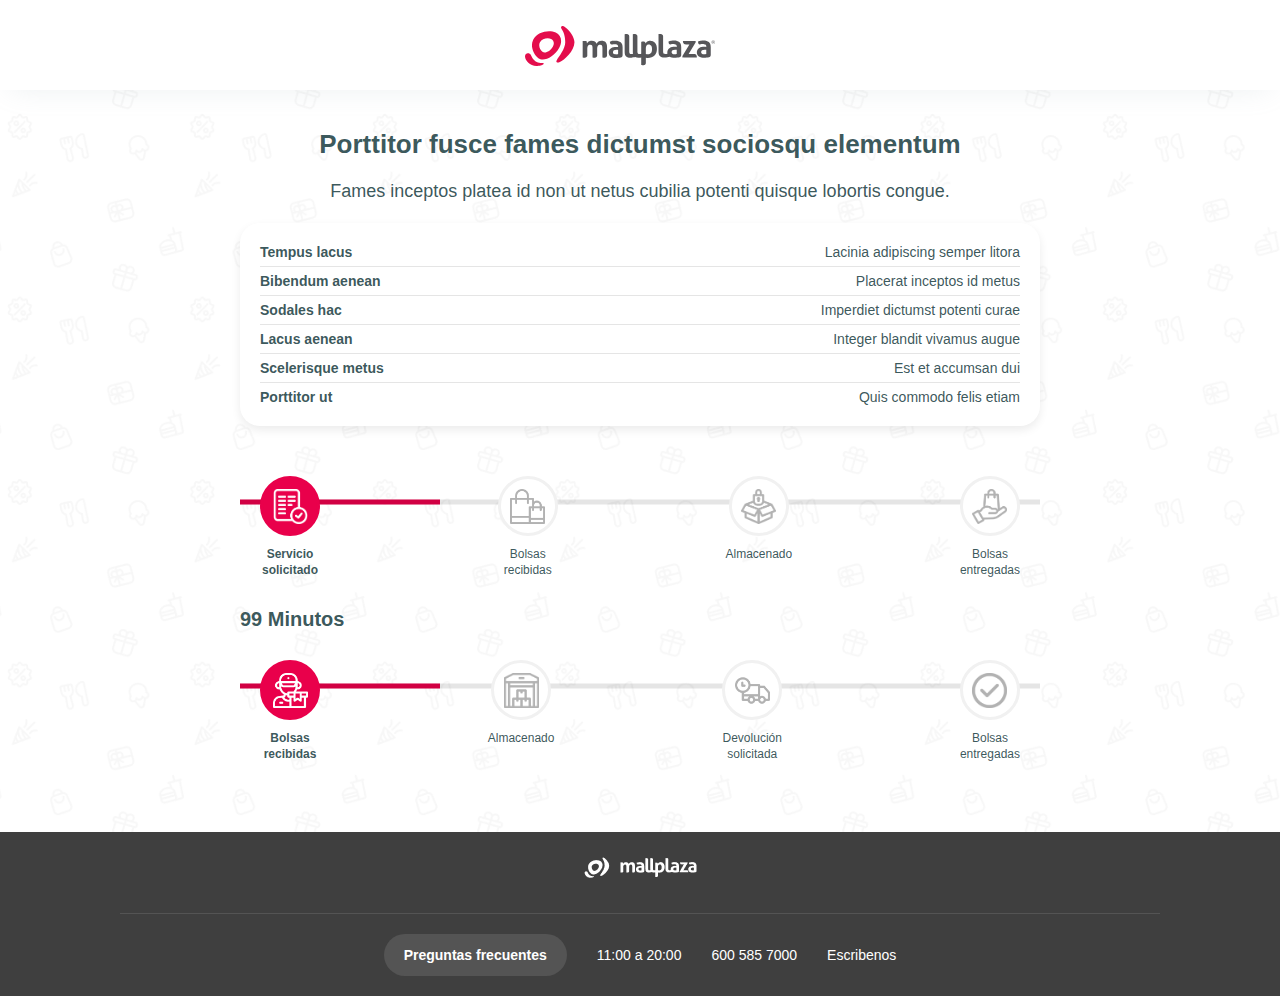
==== commit d7499be7: "fix" ====
--- a/state.html
+++ b/state.html
@@ -6,8 +6,8 @@
     <link href="./img/icons/Isotipo_verde.svg" rel="shortcut icon">
     <link rel="stylesheet" href="https://fonts.googleapis.com/css2?family=Material+Symbols+Rounded:opsz,wght,FILL,GRAD@48,400,0,0">
     <meta name="viewport" content="width=device-width, initial-scale=1, maximum-scale=1">
-    <link href="css/main.css?v=54248" rel="stylesheet" type="text/css">
-    <script src="js/main.js?v=54248" type="text/javascript"></script>
+    <link href="css/main.css?v=97529" rel="stylesheet" type="text/css">
+    <script src="js/main.js?v=97529" type="text/javascript"></script>
     <!-- Meta tags facebook-->
     <meta property="og:title" content="#">
     <meta property="og:description" content="#">
@@ -32,47 +32,47 @@
       <section class="section--state">
         <div class="section__wrap"> 
           <div class="section__header"> 
-            <h3 class="section__title">Nulla mollis sodales quam auctor rutrum
+            <h3 class="section__title">Porttitor fusce fames dictumst sociosqu elementum
             </h3>
-            <p class="section__description">Varius ut vitae vehicula mauris viverra condimentum ante porta ut dapibus vehicula.
+            <p class="section__description">Fames inceptos platea id non ut netus cubilia potenti quisque lobortis congue.
             </p>
           </div>
           <div class="section__body">
             <div class="section__info">
               <div class="section__info__item">
-                <p class="section__name">Habitant non
+                <p class="section__name">Tempus lacus
                 </p>
-                <p class="section__value">Quisque ultrices gravida ultricies
+                <p class="section__value">Lacinia adipiscing semper litora
                 </p>
               </div>
               <div class="section__info__item">
-                <p class="section__name">Mattis nibh
+                <p class="section__name">Bibendum aenean
                 </p>
-                <p class="section__value">Cras hendrerit morbi nisl
+                <p class="section__value">Placerat inceptos id metus
                 </p>
               </div>
               <div class="section__info__item">
-                <p class="section__name">Accumsan curae
+                <p class="section__name">Sodales hac
                 </p>
-                <p class="section__value">Nullam ad curae volutpat
+                <p class="section__value">Imperdiet dictumst potenti curae
                 </p>
               </div>
               <div class="section__info__item">
-                <p class="section__name">Bibendum mattis
+                <p class="section__name">Lacus aenean
                 </p>
-                <p class="section__value">Facilisis aliquam erat diam
+                <p class="section__value">Integer blandit vivamus augue
                 </p>
               </div>
               <div class="section__info__item">
-                <p class="section__name">Tempus neque
+                <p class="section__name">Scelerisque metus
                 </p>
-                <p class="section__value">Est vel proin eros
+                <p class="section__value">Est et accumsan dui
                 </p>
               </div>
               <div class="section__info__item">
-                <p class="section__name">Aenean mauris
+                <p class="section__name">Porttitor ut
                 </p>
-                <p class="section__value">Morbi cursus leo etiam
+                <p class="section__value">Quis commodo felis etiam
                 </p>
               </div>
             </div>
--- a/css/main.css
+++ b/css/main.css
@@ -3274,6 +3274,12 @@
     padding: 40px;
   }
 }
+section.section--form .section__body .section__sep {
+  display: block;
+  border-top: 1px solid rgba(0,0,0,0.1);
+  padding-top: 20px;
+  margin-top: 20px;
+}
 section.section--media .section__body {
   box-shadow: rgba(0,0,0,0.08) 0px 4px 10px 0px;
   background-color: #fff;
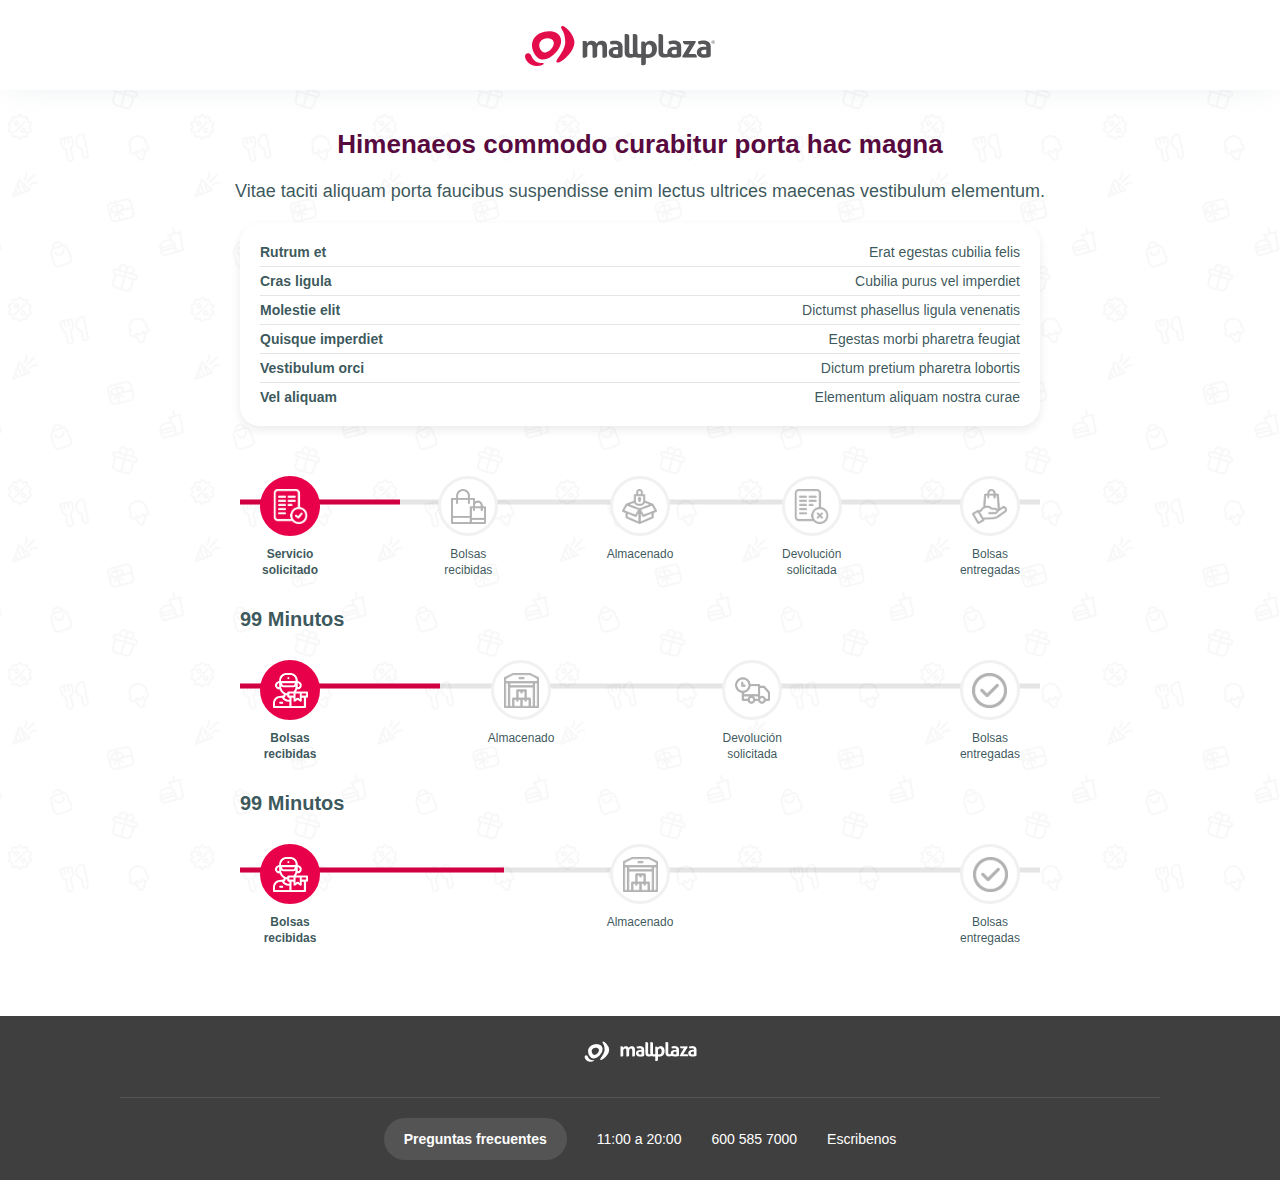
==== commit 5e2665b4: "fix" ====
--- a/state.html
+++ b/state.html
@@ -6,8 +6,8 @@
     <link href="./img/icons/Isotipo_verde.svg" rel="shortcut icon">
     <link rel="stylesheet" href="https://fonts.googleapis.com/css2?family=Material+Symbols+Rounded:opsz,wght,FILL,GRAD@48,400,0,0">
     <meta name="viewport" content="width=device-width, initial-scale=1, maximum-scale=1">
-    <link href="css/main.css?v=97529" rel="stylesheet" type="text/css">
-    <script src="js/main.js?v=97529" type="text/javascript"></script>
+    <link href="css/main.css?v=75414" rel="stylesheet" type="text/css">
+    <script src="js/main.js?v=75414" type="text/javascript"></script>
     <!-- Meta tags facebook-->
     <meta property="og:title" content="#">
     <meta property="og:description" content="#">
@@ -32,51 +32,51 @@
       <section class="section--state">
         <div class="section__wrap"> 
           <div class="section__header"> 
-            <h3 class="section__title">Porttitor fusce fames dictumst sociosqu elementum
+            <h3 class="section__title">Himenaeos commodo curabitur porta hac magna
             </h3>
-            <p class="section__description">Fames inceptos platea id non ut netus cubilia potenti quisque lobortis congue.
+            <p class="section__description">Vitae taciti aliquam porta faucibus suspendisse enim lectus ultrices maecenas vestibulum elementum.
             </p>
           </div>
           <div class="section__body">
             <div class="section__info">
               <div class="section__info__item">
-                <p class="section__name">Tempus lacus
+                <p class="section__name">Rutrum et
                 </p>
-                <p class="section__value">Lacinia adipiscing semper litora
+                <p class="section__value">Erat egestas cubilia felis
                 </p>
               </div>
               <div class="section__info__item">
-                <p class="section__name">Bibendum aenean
+                <p class="section__name">Cras ligula
                 </p>
-                <p class="section__value">Placerat inceptos id metus
+                <p class="section__value">Cubilia purus vel imperdiet
                 </p>
               </div>
               <div class="section__info__item">
-                <p class="section__name">Sodales hac
+                <p class="section__name">Molestie elit
                 </p>
-                <p class="section__value">Imperdiet dictumst potenti curae
+                <p class="section__value">Dictumst phasellus ligula venenatis
                 </p>
               </div>
               <div class="section__info__item">
-                <p class="section__name">Lacus aenean
+                <p class="section__name">Quisque imperdiet
                 </p>
-                <p class="section__value">Integer blandit vivamus augue
+                <p class="section__value">Egestas morbi pharetra feugiat
                 </p>
               </div>
               <div class="section__info__item">
-                <p class="section__name">Scelerisque metus
+                <p class="section__name">Vestibulum orci
                 </p>
-                <p class="section__value">Est et accumsan dui
+                <p class="section__value">Dictum pretium pharetra lobortis
                 </p>
               </div>
               <div class="section__info__item">
-                <p class="section__name">Porttitor ut
+                <p class="section__name">Vel aliquam
                 </p>
-                <p class="section__value">Quis commodo felis etiam
+                <p class="section__value">Elementum aliquam nostra curae
                 </p>
               </div>
             </div>
-            <div class="section__states section__states--25">
+            <div class="section__states section__states--20">
               <div class="section__state current">
                 <div class="section__icon"> <img src="img/icons/step-1.png"></div>
                 <p class="section__text">Servicio solicitado</p>
@@ -89,11 +89,10 @@
                 <div class="section__icon"> <img src="img/icons/step-3-gray.png"></div>
                 <p class="section__text">Almacenado</p>
               </div>
-              <!--.section__state
-              .section__icon 
-              	img(src="img/icons/step-4-gray.png")
-              p.section__text Devolución solicitada
-              -->
+              <div class="section__state">
+                <div class="section__icon"> <img src="img/icons/step-4-gray.png"></div>
+                <p class="section__text">Devolución solicitada</p>
+              </div>
               <div class="section__state">
                 <div class="section__icon"> <img src="img/icons/step-5-gray.png"></div>
                 <p class="section__text">Bolsas entregadas</p>
@@ -112,6 +111,21 @@
               <div class="section__state">
                 <div class="section__icon"> <img src="img/icons/step-8-gray.png"></div>
                 <p class="section__text">Devolución solicitada</p>
+              </div>
+              <div class="section__state">
+                <div class="section__icon"> <img src="img/icons/step-9-gray.png"></div>
+                <p class="section__text">Bolsas entregadas</p>
+              </div>
+            </div>
+            <h4 class="section__title">99 Minutos</h4>
+            <div class="section__states section__states--33">
+              <div class="section__state current">
+                <div class="section__icon"><img src="img/icons/step-6.png"></div>
+                <p class="section__text">Bolsas recibidas</p>
+              </div>
+              <div class="section__state">
+                <div class="section__icon"> <img src="img/icons/step-7-gray.png"></div>
+                <p class="section__text">Almacenado</p>
               </div>
               <div class="section__state">
                 <div class="section__icon"> <img src="img/icons/step-9-gray.png"></div>
--- a/css/main.css
+++ b/css/main.css
@@ -90,6 +90,7 @@
   margin-bottom: 20px;
   font-family: 'AktivGrotesk ', sans-serif;
   font-weight: 600;
+  color: #580a3f;
 }
 p {
   margin-bottom: 20px;
@@ -301,7 +302,7 @@
   .cols.cols--scroll>div {
     display: inline-block;
     vertical-align: top;
-    width: 300px;
+    width: 200px;
     white-space: normal;
     margin: 0;
   }
@@ -1609,6 +1610,39 @@
   transition: 0.2s ease;
   box-shadow: 0px 0px 5px 1px #e9004b;
 }
+article.article--who {
+  padding: 10px;
+  box-shadow: rgba(0,0,0,0.08) 0px 4px 10px 0px;
+  background-color: #fff;
+  border-radius: 20px;
+  display: -ms-flexbox;
+  display: flex;
+  -ms-flex-direction: column;
+      flex-direction: column;
+  -ms-flex-align: center;
+      align-items: center;
+  -ms-flex-pack: center;
+      justify-content: center;
+  text-align: center;
+  min-height: 170px;
+}
+@media (min-width: 720px) {
+  article.article--who {
+    padding: 20px;
+  }
+}
+article.article--who .article__icon {
+  margin-bottom: 10px;
+}
+article.article--who .article__icon img {
+  width: initial;
+  height: initial;
+  max-width: 80px;
+}
+article.article--who .article__title {
+  font-size: 14px;
+  line-height: 18px;
+}
 .bg {
   position: absolute;
   top: 0;
@@ -1925,25 +1959,25 @@
 input::-webkit-input-placeholder,
 select::-webkit-input-placeholder,
 textarea::-webkit-input-placeholder {
-  color: #495057;
+  color: rgba(0,0,0,0.5);
   font-weight: bold;
 }
 input::-moz-placeholder,
 select::-moz-placeholder,
 textarea::-moz-placeholder {
-  color: #495057;
+  color: rgba(0,0,0,0.5);
   font-weight: bold;
 }
 input:-ms-input-placeholder,
 select:-ms-input-placeholder,
 textarea:-ms-input-placeholder {
-  color: #495057;
+  color: rgba(0,0,0,0.5);
   font-weight: bold;
 }
 input::placeholder,
 select::placeholder,
 textarea::placeholder {
-  color: #495057;
+  color: rgba(0,0,0,0.5);
   font-weight: bold;
 }
 input[type=checkbox],
@@ -2106,6 +2140,9 @@
 .form__button button img {
   width: 25px;
 }
+.form__checkbox label a {
+  color: #e9004b;
+}
 header {
   position: fixed;
   top: 0;
@@ -2983,7 +3020,6 @@
   position: relative;
   display: block;
   margin-bottom: 20px;
-  color: rgba(6,44,48,0.8);
 }
 @media (min-width: 720px) {
   section .section__header .section__title {
@@ -3260,8 +3296,24 @@
     margin-right: 0;
   }
 }
+section.section--who .section__header {
+  margin-bottom: 40px;
+}
+section.section--form .section__who {
+  max-width: 800px;
+  margin: 0 auto;
+  margin-bottom: 40px;
+}
+section.section--form .section__tabs {
+  text-align: center;
+}
+section.section--form .section__title {
+  text-align: center !important;
+}
 section.section--form .section__form {
   text-align: left;
+  max-width: 800px;
+  margin: 0 auto;
 }
 section.section--form .section__body {
   box-shadow: rgba(0,0,0,0.08) 0px 4px 10px 0px;
@@ -3389,8 +3441,14 @@
 section.section--state .section__states.section__states--25:before {
   width: 25%;
 }
+section.section--state .section__states.section__states--33:before {
+  width: 33%;
+}
 section.section--state .section__states.section__states--50:before {
   width: 50%;
+}
+section.section--state .section__states.section__states--66:before {
+  width: 66%;
 }
 section.section--state .section__states.section__states--75:before {
   width: 75%;
@@ -3463,18 +3521,30 @@
   }
 }
 section.section--state .section__states .section__state .section__text {
-  font-size: 12px;
+  font-size: 10px;
   line-height: 16px;
+}
+@media (min-width: 720px) {
+  section.section--state .section__states .section__state .section__text {
+    font-size: 12px;
+    line-height: 16px;
+  }
 }
 .tabs .tabs__header {
   position: relative;
   display: block;
-  text-align: left;
+  text-align: center;
   color: #000;
   overflow: auto;
   -webkit-overflow-scrolling: touch;
   white-space: nowrap;
+  margin: 0 auto;
   margin-bottom: 40px;
+  white-space: nowrap;
+  margin: 0 -20px -20px;
+  padding: 0 20px 20px;
+  margin-bottom: 40px;
+  padding-bottom: 0;
 }
 @media (min-width: 720px) {
   .tabs .tabs__header {
@@ -3483,6 +3553,8 @@
     width: -webkit-fit-content;
     width: -moz-fit-content;
     width: fit-content;
+    margin: 0 auto;
+    margin-bottom: 40px;
   }
 }
 .tabs .tabs__header:after {
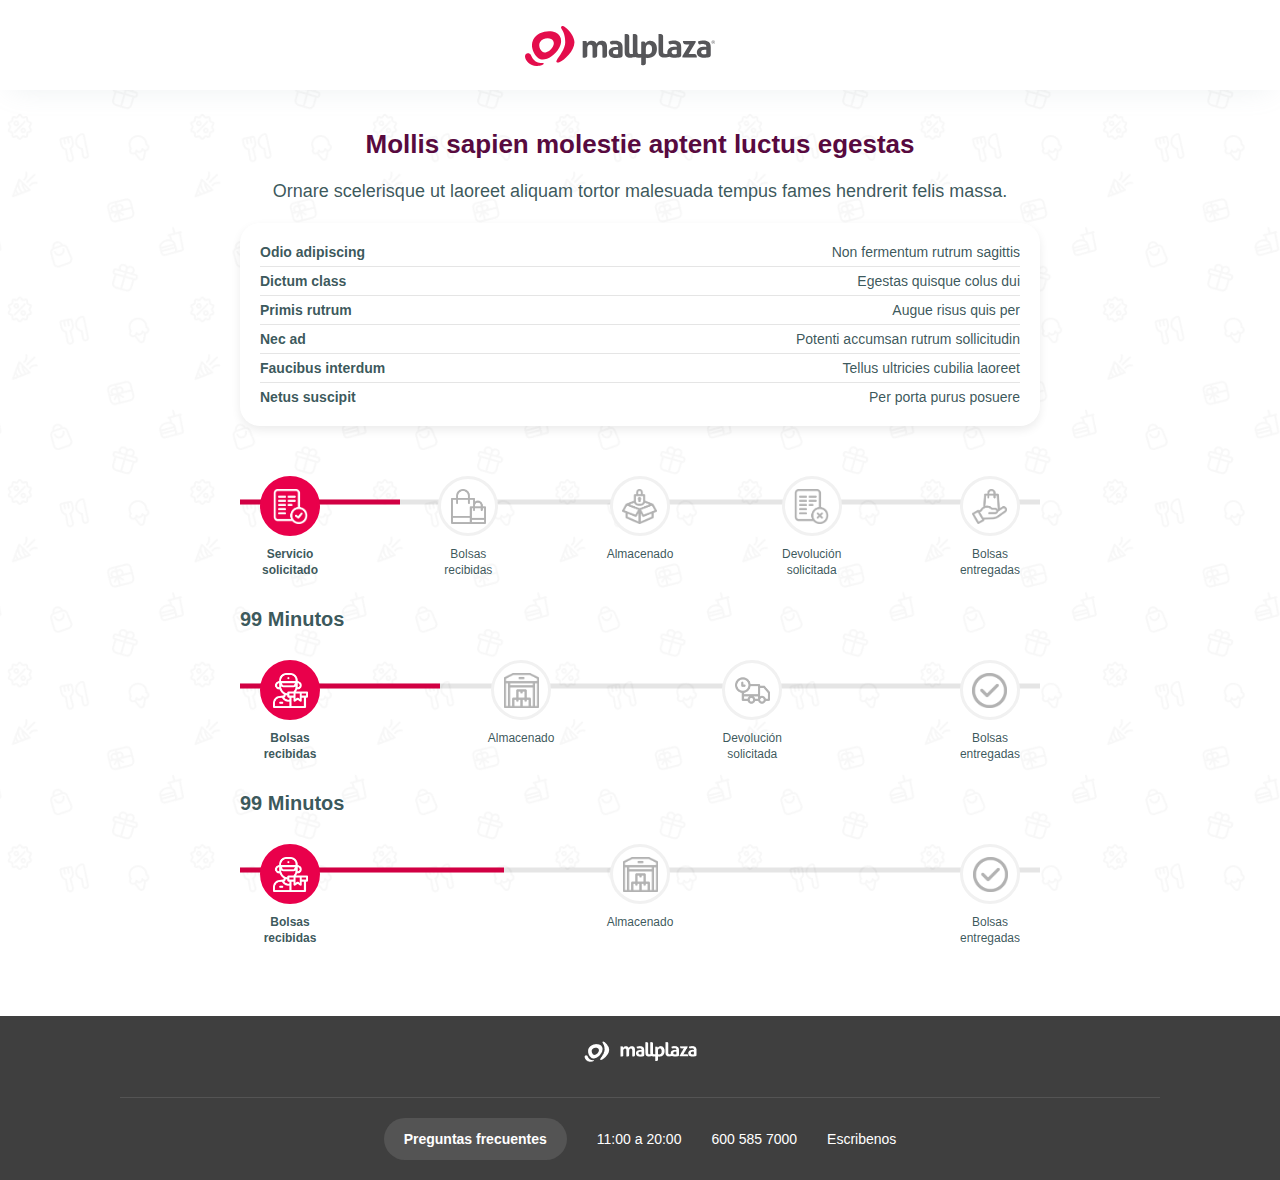
==== commit f8192df4: "fix" ====
--- a/state.html
+++ b/state.html
@@ -6,8 +6,8 @@
     <link href="./img/icons/Isotipo_verde.svg" rel="shortcut icon">
     <link rel="stylesheet" href="https://fonts.googleapis.com/css2?family=Material+Symbols+Rounded:opsz,wght,FILL,GRAD@48,400,0,0">
     <meta name="viewport" content="width=device-width, initial-scale=1, maximum-scale=1">
-    <link href="css/main.css?v=75414" rel="stylesheet" type="text/css">
-    <script src="js/main.js?v=75414" type="text/javascript"></script>
+    <link href="css/main.css?v=44328" rel="stylesheet" type="text/css">
+    <script src="js/main.js?v=44328" type="text/javascript"></script>
     <!-- Meta tags facebook-->
     <meta property="og:title" content="#">
     <meta property="og:description" content="#">
@@ -32,47 +32,47 @@
       <section class="section--state">
         <div class="section__wrap"> 
           <div class="section__header"> 
-            <h3 class="section__title">Himenaeos commodo curabitur porta hac magna
+            <h3 class="section__title">Mollis sapien molestie aptent luctus egestas
             </h3>
-            <p class="section__description">Vitae taciti aliquam porta faucibus suspendisse enim lectus ultrices maecenas vestibulum elementum.
+            <p class="section__description">Ornare scelerisque ut laoreet aliquam tortor malesuada tempus fames hendrerit felis massa.
             </p>
           </div>
           <div class="section__body">
             <div class="section__info">
               <div class="section__info__item">
-                <p class="section__name">Rutrum et
+                <p class="section__name">Odio adipiscing
                 </p>
-                <p class="section__value">Erat egestas cubilia felis
+                <p class="section__value">Non fermentum rutrum sagittis
                 </p>
               </div>
               <div class="section__info__item">
-                <p class="section__name">Cras ligula
+                <p class="section__name">Dictum class
                 </p>
-                <p class="section__value">Cubilia purus vel imperdiet
+                <p class="section__value">Egestas quisque colus dui
                 </p>
               </div>
               <div class="section__info__item">
-                <p class="section__name">Molestie elit
+                <p class="section__name">Primis rutrum
                 </p>
-                <p class="section__value">Dictumst phasellus ligula venenatis
+                <p class="section__value">Augue risus quis per
                 </p>
               </div>
               <div class="section__info__item">
-                <p class="section__name">Quisque imperdiet
+                <p class="section__name">Nec ad
                 </p>
-                <p class="section__value">Egestas morbi pharetra feugiat
+                <p class="section__value">Potenti accumsan rutrum sollicitudin
                 </p>
               </div>
               <div class="section__info__item">
-                <p class="section__name">Vestibulum orci
+                <p class="section__name">Faucibus interdum
                 </p>
-                <p class="section__value">Dictum pretium pharetra lobortis
+                <p class="section__value">Tellus ultricies cubilia laoreet
                 </p>
               </div>
               <div class="section__info__item">
-                <p class="section__name">Vel aliquam
+                <p class="section__name">Netus suscipit
                 </p>
-                <p class="section__value">Elementum aliquam nostra curae
+                <p class="section__value">Per porta purus posuere
                 </p>
               </div>
             </div>
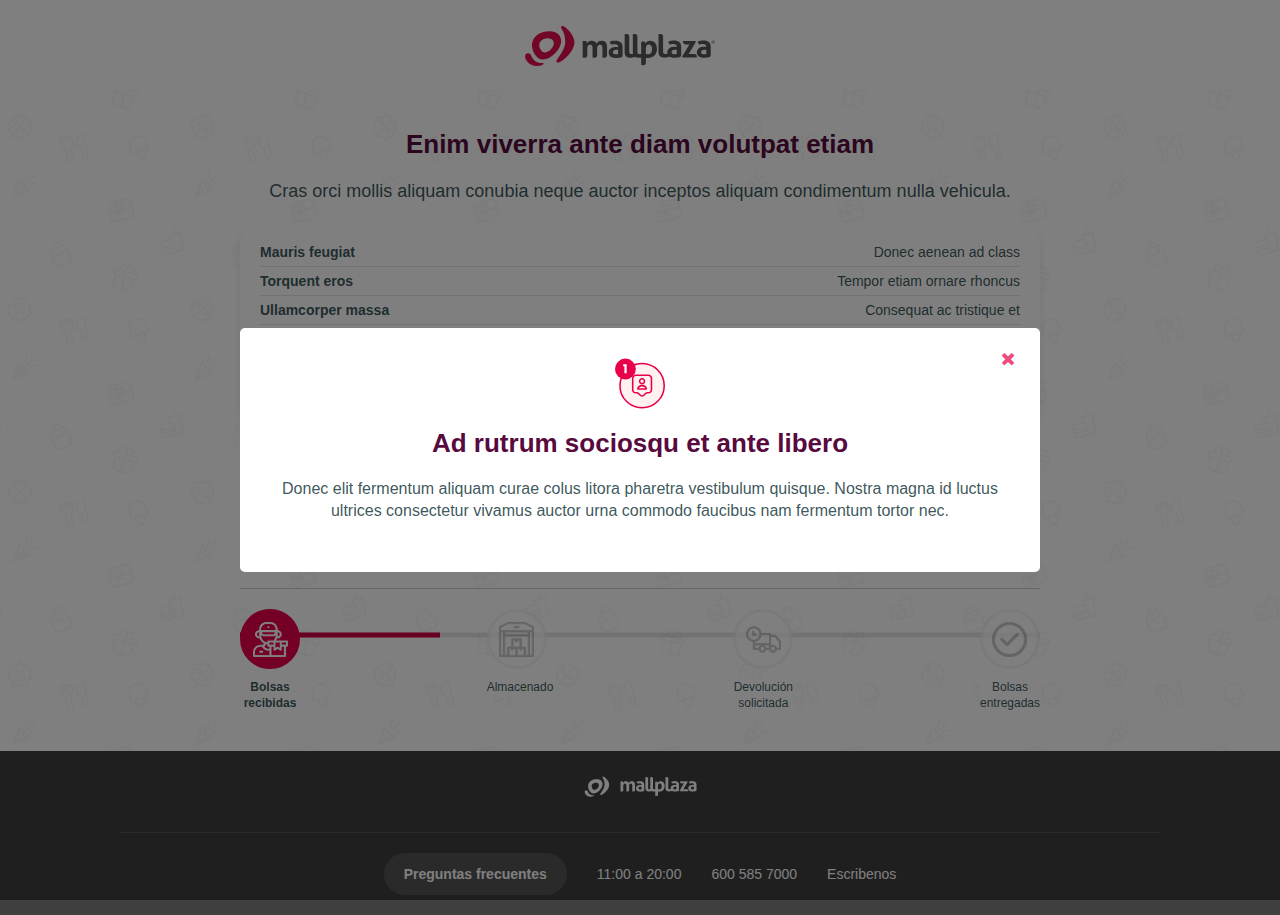
==== commit 5ecd7fcf: "fix" ====
--- a/state.html
+++ b/state.html
@@ -6,8 +6,8 @@
     <link href="./img/icons/Isotipo_verde.svg" rel="shortcut icon">
     <link rel="stylesheet" href="https://fonts.googleapis.com/css2?family=Material+Symbols+Rounded:opsz,wght,FILL,GRAD@48,400,0,0">
     <meta name="viewport" content="width=device-width, initial-scale=1, maximum-scale=1">
-    <link href="css/main.css?v=44328" rel="stylesheet" type="text/css">
-    <script src="js/main.js?v=44328" type="text/javascript"></script>
+    <link href="css/main.css?v=30000" rel="stylesheet" type="text/css">
+    <script src="js/main.js?v=30000" type="text/javascript"></script>
     <!-- Meta tags facebook-->
     <meta property="og:title" content="#">
     <meta property="og:description" content="#">
@@ -32,109 +32,116 @@
       <section class="section--state">
         <div class="section__wrap"> 
           <div class="section__header"> 
-            <h3 class="section__title">Mollis sapien molestie aptent luctus egestas
+            <h3 class="section__title">Enim viverra ante diam volutpat etiam
             </h3>
-            <p class="section__description">Ornare scelerisque ut laoreet aliquam tortor malesuada tempus fames hendrerit felis massa.
+            <p class="section__description">Cras orci mollis aliquam conubia neque auctor inceptos aliquam condimentum nulla vehicula.
             </p>
           </div>
           <div class="section__body">
             <div class="section__info">
               <div class="section__info__item">
-                <p class="section__name">Odio adipiscing
+                <p class="section__name">Mauris feugiat
                 </p>
-                <p class="section__value">Non fermentum rutrum sagittis
+                <p class="section__value">Donec aenean ad class
                 </p>
               </div>
               <div class="section__info__item">
-                <p class="section__name">Dictum class
+                <p class="section__name">Torquent eros
                 </p>
-                <p class="section__value">Egestas quisque colus dui
+                <p class="section__value">Tempor etiam ornare rhoncus
                 </p>
               </div>
               <div class="section__info__item">
-                <p class="section__name">Primis rutrum
+                <p class="section__name">Ullamcorper massa
                 </p>
-                <p class="section__value">Augue risus quis per
+                <p class="section__value">Consequat ac tristique et
                 </p>
               </div>
               <div class="section__info__item">
-                <p class="section__name">Nec ad
+                <p class="section__name">Tempor purus
                 </p>
-                <p class="section__value">Potenti accumsan rutrum sollicitudin
+                <p class="section__value">Urna nulla donec lacinia
                 </p>
               </div>
               <div class="section__info__item">
-                <p class="section__name">Faucibus interdum
+                <p class="section__name">Vel curae
                 </p>
-                <p class="section__value">Tellus ultricies cubilia laoreet
+                <p class="section__value">Curabitur aliquam est mauris
                 </p>
               </div>
               <div class="section__info__item">
-                <p class="section__name">Netus suscipit
+                <p class="section__name">Rhoncus porttitor
                 </p>
-                <p class="section__value">Per porta purus posuere
+                <p class="section__value">Ad torquent ultricies duis
                 </p>
               </div>
             </div>
-            <div class="section__states section__states--20">
-              <div class="section__state current">
-                <div class="section__icon"> <img src="img/icons/step-1.png"></div>
-                <p class="section__text">Servicio solicitado</p>
+            <div class="section__flex">
+              <div class="section__states section__states--48">
+                <div class="section__state current">
+                  <div class="section__icon"> <img src="img/icons/step-1.png"></div>
+                  <p class="section__text">Servicio solicitado</p>
+                </div>
+                <div class="section__state current">
+                  <div class="section__icon"><img src="img/icons/step-1.png"></div>
+                  <p class="section__text">Servicio solicitado</p>
+                </div>
+                <div class="section__state current">
+                  <div class="section__icon"><img src="img/icons/step-2.png"></div>
+                  <p class="section__text">Bolsas recibidas</p>
+                </div>
+                <div class="section__state">
+                  <div class="section__icon"> <img src="img/icons/step-3-gray.png"></div>
+                  <p class="section__text">Almacenado</p>
+                </div>
+                <div class="section__state">
+                  <div class="section__icon"> <img src="img/icons/step-4-gray.png"></div>
+                  <p class="section__text">Devolución solicitada</p>
+                </div>
+                <div class="section__state">
+                  <div class="section__icon"> <img src="img/icons/step-5-gray.png"></div>
+                  <p class="section__text">Bolsas entregadas</p>
+                </div>
               </div>
-              <div class="section__state">
-                <div class="section__icon"><img src="img/icons/step-2-gray.png"></div>
-                <p class="section__text">Bolsas recibidas</p>
-              </div>
-              <div class="section__state">
-                <div class="section__icon"> <img src="img/icons/step-3-gray.png"></div>
-                <p class="section__text">Almacenado</p>
-              </div>
-              <div class="section__state">
-                <div class="section__icon"> <img src="img/icons/step-4-gray.png"></div>
-                <p class="section__text">Devolución solicitada</p>
-              </div>
-              <div class="section__state">
-                <div class="section__icon"> <img src="img/icons/step-5-gray.png"></div>
-                <p class="section__text">Bolsas entregadas</p>
-              </div>
-            </div>
-            <h4 class="section__title">99 Minutos</h4>
-            <div class="section__states section__states--25">
-              <div class="section__state current">
-                <div class="section__icon"><img src="img/icons/step-6.png"></div>
-                <p class="section__text">Bolsas recibidas</p>
-              </div>
-              <div class="section__state">
-                <div class="section__icon"> <img src="img/icons/step-7-gray.png"></div>
-                <p class="section__text">Almacenado</p>
-              </div>
-              <div class="section__state">
-                <div class="section__icon"> <img src="img/icons/step-8-gray.png"></div>
-                <p class="section__text">Devolución solicitada</p>
-              </div>
-              <div class="section__state">
-                <div class="section__icon"> <img src="img/icons/step-9-gray.png"></div>
-                <p class="section__text">Bolsas entregadas</p>
-              </div>
-            </div>
-            <h4 class="section__title">99 Minutos</h4>
-            <div class="section__states section__states--33">
-              <div class="section__state current">
-                <div class="section__icon"><img src="img/icons/step-6.png"></div>
-                <p class="section__text">Bolsas recibidas</p>
-              </div>
-              <div class="section__state">
-                <div class="section__icon"> <img src="img/icons/step-7-gray.png"></div>
-                <p class="section__text">Almacenado</p>
-              </div>
-              <div class="section__state">
-                <div class="section__icon"> <img src="img/icons/step-9-gray.png"></div>
-                <p class="section__text">Bolsas entregadas</p>
+              <div class="section__states section__states--25">
+                <div class="section__state current">
+                  <div class="section__icon"><img src="img/icons/step-6.png"></div>
+                  <p class="section__text">Bolsas recibidas</p>
+                </div>
+                <div class="section__state">
+                  <div class="section__icon"> <img src="img/icons/step-7-gray.png"></div>
+                  <p class="section__text">Almacenado</p>
+                </div>
+                <div class="section__state">
+                  <div class="section__icon"> <img src="img/icons/step-8-gray.png"></div>
+                  <p class="section__text">Devolución solicitada</p>
+                </div>
+                <div class="section__state">
+                  <div class="section__icon"> <img src="img/icons/step-9-gray.png"></div>
+                  <p class="section__text">Bolsas entregadas</p>
+                </div>
               </div>
             </div>
           </div>
         </div>
       </section>
+    </div>
+    <div class="modal modal--confirmation modal--in">
+      <div class="modal__back"></div>
+      <div class="modal__front">
+        <div class="modal__box">
+          <div class="modal__close"><span class="fa fa-close"></span></div>
+          <div class="modal__body">
+            <div class="modal__content">
+              <div class="modal__icon"> <img src="img/icons/icon-1.svg"></div>
+              <h3 class="modal__title">Ad rutrum sociosqu et ante libero
+              </h3>
+              <p>Donec elit fermentum aliquam curae colus litora pharetra vestibulum quisque. Nostra magna id luctus ultrices consectetur vivamus auctor urna commodo faucibus nam fermentum tortor nec.
+              </p>
+            </div>
+          </div>
+        </div>
+      </div>
     </div>
     <footer>
       <div class="footer__wrap"> 
--- a/css/main.css
+++ b/css/main.css
@@ -2660,13 +2660,20 @@
   left: 0;
   width: 100%;
   height: 100%;
-  z-index: 30;
+  z-index: 500;
   display: none;
+  padding-top: 70px;
+  transition: 0.5s;
+}
+@media (min-width: 720px) {
+  .modal {
+    padding-top: 0;
+  }
 }
 .modal.modal--in {
   display: table;
-  -webkit-animation: fadeIn 0.5s ease;
-          animation: fadeIn 0.5s ease;
+  -webkit-animation: fadeIn 0.1s ease;
+          animation: fadeIn 0.1s ease;
 }
 .modal.modal--in .modal__box {
   -webkit-animation: scaleFadeIn 0.5s 0.2s ease backwards;
@@ -2674,302 +2681,109 @@
 }
 .modal.modal--out {
   display: table;
-  -webkit-animation: fadeOut 0.2s ease both;
-          animation: fadeOut 0.2s ease both;
+  -webkit-animation: fadeOut 1s ease both;
+          animation: fadeOut 1s ease both;
 }
 .modal.modal--out .modal__box {
-  -webkit-animation: scaleFadeOut 0.2s ease both;
-          animation: scaleFadeOut 0.2s ease both;
+  -webkit-animation: scaleFadeOut 1s ease both;
+          animation: scaleFadeOut 1s ease both;
+}
+.modal .modal__icon {
+  margin-bottom: 20px;
+}
+.modal .modal__icon img {
+  width: 80px;
 }
 .modal .modal__back {
-  position: absolute;
+  position: fixed;
   top: 0;
   left: 0;
   width: 100%;
   height: 100%;
-  background-color: rgba(0,43,255,0.6);
+  background: rgba(0,0,0,0.5);
 }
 .modal .modal__front {
   position: relative;
+  width: 100%;
   height: 100%;
   display: table-cell;
   text-align: center;
   vertical-align: middle;
-  -ms-flex-align: center;
-      align-items: center;
-  -ms-flex-pack: center;
-      justify-content: center;
-}
-@media (min-width: 720px) {
-  .modal .modal__front {
-    display: -ms-flexbox;
-    display: flex;
-    -ms-flex-align: center;
-        align-items: center;
-    -ms-flex-pack: center;
-        justify-content: center;
-  }
-}
-.modal .modal__front.modal__front--openinfo .modal__search__info {
-  display: block;
-  -webkit-animation: fadeIn 0.5s;
-          animation: fadeIn 0.5s;
-}
-.modal .modal__front.modal__front--openinfo .modal__search__info .modal__search__box {
-  height: 450px;
-}
-@media (min-width: 720px) {
-  .modal .modal__front.modal__front--openinfo .modal__search__info .modal__search__box {
-    height: 430px;
-  }
-}
-.modal .modal__header {
-  padding: 20px 20px;
-  box-shadow: 0 7px 30px -10px rgba(150,170,180,0.2);
-  border-radius: 40px;
+}
+.modal .modal__box {
+  position: relative;
+  padding: 20px 10px;
+  min-height: auto;
+  border-radius: 5px;
+  margin: 10px;
+  text-align: center;
+  z-index: 2;
+  background: #fff;
+  max-width: 800px;
+}
+@media (min-width: 720px) {
+  .modal .modal__box {
+    margin: 0 auto;
+    padding: 30px;
+  }
+}
+.modal .modal__box .modal__content {
+  margin-bottom: 20px;
+}
+.modal .modal__box .modal__icon {
+  margin-bottom: 20px;
+}
+.modal .modal__box .modal__icon img {
+  width: 50px;
+}
+.modal .modal__box .modal__flex {
   display: -ms-flexbox;
   display: flex;
 }
-.modal .modal__header .modal__icon {
-  margin-right: 20px;
-}
-.modal .modal__header .modal__icon img {
-  width: 60px;
-}
-.modal .modal__header .modal__header__content {
-  text-align: left;
-}
-.modal .modal__header .modal__header__content .modal__title {
-  color: #e9004b;
-  font-style: italic;
-  margin-bottom: 0;
-}
-.modal .modal__header .modal__header__content .modal__category {
-  color: #e9004b;
-  opacity: 0.7;
-  font-size: 12px;
-}
-.modal .modal__box {
-  border-radius: 40px;
-  background: #fff;
-  max-width: 500px;
-  position: relative;
-  height: 350px;
-  margin: 0 auto;
-}
-@media (min-width: 720px) {
-  .modal .modal__box {
-    margin: initial;
-    width: 800px;
-  }
-}
-.modal .modal__content .modal__search__result {
-  padding: 10px 20px;
-  display: -ms-flexbox;
-  display: flex;
-  -ms-flex-align: center;
-      align-items: center;
-  color: #e9004b;
-  border-radius: 20px;
-  background-color: transparent;
-  transition: 0.5s;
-}
-.modal .modal__content .modal__search__result:hover {
-  background-color: rgba(0,43,255,0.1);
-}
-.modal .modal__content .modal__search__result .modal__search__name {
-  font-size: 12px;
-  line-height: 22px;
-  margin-right: 10px;
-}
-@media (min-width: 720px) {
-  .modal .modal__content .modal__search__result .modal__search__name {
-    font-size: 20px;
-    line-height: 24px;
-    margin-right: 20px;
-  }
-}
-.modal .modal__content .modal__search__result .modal__search__tag {
-  font-size: 10px;
-  line-height: 18px;
-  opacity: 0.7;
-  border: 1px dashed #e9004b;
-  border-radius: 15px;
-  padding: 2px 5px;
-}
-@media (min-width: 720px) {
-  .modal .modal__content .modal__search__result .modal__search__tag {
-    padding: 5px 10px;
-    font-size: 18px;
-    line-height: 22px;
-  }
-}
-.modal .modal__search__info {
-  position: absolute;
-  top: 50%;
-  left: 50%;
-  -webkit-transform: translate(-50%, -50%);
-          transform: translate(-50%, -50%);
-  width: 100%;
-  z-index: 2;
-  padding: 0px 5px;
-  text-align: left;
-  display: none;
-  -webkit-animation: fadeOut 0.5s;
-          animation: fadeOut 0.5s;
-}
-@media (min-width: 720px) {
-  .modal .modal__search__info {
-    position: relative;
-    top: initial;
-    left: initial;
-    -webkit-transform: initial;
-            transform: initial;
-    margin: 0;
-    width: 39%;
-    margin: 10px;
-  }
-}
-.modal .modal__search__info .modal__search__box {
-  background-color: #a9e4d7;
-  border-radius: 40px;
-  padding: 10px 20px;
-  box-shadow: 0 7px 30px -10px rgba(150,170,180,0.2);
-  overflow-y: scroll;
-  transition: 0.5s;
-  color: #fff;
-  height: 0;
-/* Cambiamos el fondo y agregamos una sombra cuando esté en hover */
-/* Cambiamos el fondo cuando esté en active */
-}
-@media (min-width: 720px) {
-  .modal .modal__search__info .modal__search__box {
-    padding: 20px 40px;
-  }
-}
-.modal .modal__search__info .modal__search__box>* {
-  -webkit-animation: slideFadeUp 0.5s ease backwards;
-          animation: slideFadeUp 0.5s ease backwards;
-}
-.modal .modal__search__info .modal__search__box>*:nth-child(1) {
-  -webkit-animation-delay: 0.2s;
-          animation-delay: 0.2s;
-}
-.modal .modal__search__info .modal__search__box>*:nth-child(2) {
-  -webkit-animation-delay: 0.4s;
-          animation-delay: 0.4s;
-}
-.modal .modal__search__info .modal__search__box>*:nth-child(3) {
-  -webkit-animation-delay: 0.6s;
-          animation-delay: 0.6s;
-}
-.modal .modal__search__info .modal__search__box>*:nth-child(4) {
-  -webkit-animation-delay: 0.8s;
-          animation-delay: 0.8s;
-}
-.modal .modal__search__info .modal__search__box>*:nth-child(5) {
-  -webkit-animation-delay: 1s;
-          animation-delay: 1s;
-}
-.modal .modal__search__info .modal__search__box::-webkit-scrollbar {
-  width: 8px /* Tamaño del scroll en vertical */;
-  height: 8px /* Tamaño del scroll en horizontal */;
-}
-.modal .modal__search__info .modal__search__box::-webkit-scrollbar-thumb {
-  background: #fff;
-  border-radius: 4px;
-}
-.modal .modal__search__info .modal__search__box::-webkit-scrollbar-thumb:hover {
-  background: #b3b3b3;
-  box-shadow: 0 0 2px 1px rgba(0,0,0,0.2);
-}
-.modal .modal__search__info .modal__search__box::-webkit-scrollbar-thumb:active {
-  background-color: #999;
-}
-.modal .modal__search__info .modal__search__box .modal__info__tag {
-  display: inline-block;
-  font-size: 12px;
-  line-height: 18px;
-  opacity: 4;
-  border: 1px dashed #fff;
-  border-radius: 15px;
-  padding: 2px 10px;
-  margin-bottom: 10px;
-}
-.modal .modal__search__info .modal__search__box .modal__info__name {
-  font-size: 20px;
-  line-height: 22px;
-  font-weight: bold;
-  margin-bottom: 20px;
-}
-@media (min-width: 480px) {
-  .modal .modal__search__info .modal__search__box .modal__info__name {
-    font-size: 26px;
-    line-height: 29px;
-  }
-}
-.modal .modal__search__info .modal__search__box .modal__info__items {
-  padding: 10px;
-  padding-left: 0;
-}
-.modal .modal__search__info .modal__search__box .modal__info__items .modal__info__item {
-  padding: 10px 0px;
-  font-weight: bold;
-  font-style: italic;
-  position: relative;
-  padding-left: 10px;
-}
-.modal .modal__search__info .modal__search__box .modal__info__items .modal__info__item:after {
-  content: '';
-  position: absolute;
-  top: 20px;
-  left: 0;
-  width: 5px;
-  height: 5px;
-  border-radius: 50%;
-  background-color: #fff;
-}
-.modal .modal__search__info .modal__search__box .modal__info__description {
-  font-size: 14px;
-  line-height: 24px;
-}
-.modal .modal__search__info .modal__search__box .modal__info__link {
-  text-align: center;
-  padding: 10px;
-}
-.modal .modal__search__info .modal__search__box .modal__info__link .btn {
-  font-weight: bold;
-  font-size: 18px;
-}
-.modal .modal__search__info .modal__search__box .modal__info__link .btn span {
-  margin-left: 10px;
-}
-.modal .modal__search__info .modal__search__footer {
-  display: -ms-flexbox;
-  display: flex;
-  padding: 20px;
-  -ms-flex-pack: end;
-      justify-content: flex-end;
-}
 .modal .modal__close {
   position: absolute;
-  top: 0;
-  right: 0;
-  padding: 10px 15px;
-  opacity: 0.5;
-  color: #666;
+  top: 10px;
+  right: 10px;
+  color: #e9004b;
+  opacity: 1;
+  font-weight: bold;
+  font-size: 16px;
+  transition: 0.5s;
+}
+@media (min-width: 720px) {
+  .modal .modal__close {
+    padding: 10px 15px;
+    background-color: transparent;
+    opacity: 0.7;
+    font-size: 18px;
+  }
 }
 .modal .modal__close:hover {
   cursor: pointer;
-}
-.modal__bg {
-  width: 100%;
-  height: 100%;
-  background-color: #000;
-  opacity: 0.7;
-  position: absolute;
-  top: 0;
-  z-index: 20;
+  opacity: 1;
+}
+.modal .modal__close span {
+  margin-left: 10px;
+}
+.modal .modal__content {
+  margin-bottom: 20px;
+  margin: 0 auto;
+  padding: 0 15px;
+}
+@media (min-width: 720px) {
+  .modal .modal__content {
+    padding: 0;
+  }
+}
+.modal .modal__content p:first-child {
+  line-height: 26px;
+  font-size: 16px;
+  color: #580a3f;
+}
+@media (min-width: 720px) {
+  .modal .modal__content p:first-child {
+    font-size: 18px;
+  }
 }
 #sections {
   position: relative;
@@ -3255,6 +3069,36 @@
   overflow: hidden;
   border-radius: 20px;
   padding: 40px;
+  height: 400px;
+  display: -ms-flexbox;
+  display: flex;
+  -ms-flex-pack: center;
+      justify-content: center;
+  -ms-flex-align: end;
+      align-items: flex-end;
+}
+@media (min-width: 720px) {
+  section.section--main .section__wrap .section__body {
+    -ms-flex-pack: start;
+        justify-content: flex-start;
+    height: 270px;
+  }
+}
+section.section--main .section__bg {
+  display: none;
+}
+section.section--main .section__bg.section__bg--mobile {
+  display: block;
+}
+@media (min-width: 720px) {
+  section.section--main .section__bg.section__bg--mobile {
+    display: none;
+  }
+}
+@media (min-width: 720px) {
+  section.section--main .section__bg.section__bg--desktop {
+    display: block;
+  }
 }
 section.section--main .section__content {
   color: #fff;
@@ -3398,16 +3242,37 @@
 section.section--state .section__info .section__info__item .section__name {
   font-weight: bold;
 }
+section.section--state .section__flex {
+  display: -ms-flexbox;
+  display: flex;
+  -ms-flex-pack: row;
+      justify-content: row;
+}
+@media (min-width: 720px) {
+  section.section--state .section__flex {
+    -ms-flex-direction: column;
+        flex-direction: column;
+  }
+}
 section.section--state .section__states {
   position: relative;
   display: -ms-flexbox;
   display: flex;
+  -ms-flex-direction: column;
+      flex-direction: column;
   -ms-flex-pack: justify;
       justify-content: space-between;
   margin-top: 80px;
   max-width: 800px;
   margin: 0 auto;
 }
+@media (min-width: 720px) {
+  section.section--state .section__states {
+    -ms-flex-direction: row;
+        flex-direction: row;
+    width: 100%;
+  }
+}
 section.section--state .section__states:first-child {
   margin-bottom: 20px;
   padding-bottom: 20px;
@@ -3416,66 +3281,198 @@
 section.section--state .section__states:after {
   content: "";
   position: absolute;
-  top: 25%;
-  left: 50%;
-  -webkit-transform: translate(-50%, -50%);
-          transform: translate(-50%, -50%);
-  width: 100%;
-  height: 5px;
+  top: 0;
+  left: -50%;
+  -webkit-transform: translate(-50%, 0%);
+          transform: translate(-50%, 0%);
+  width: 5px;
+  height: 100%;
   background-color: rgba(0,0,0,0.1);
+}
+@media (min-width: 720px) {
+  section.section--state .section__states:after {
+    width: 100%;
+    height: 5px;
+    top: 25%;
+    left: 50%;
+    -webkit-transform: translate(-50%, -50%);
+            transform: translate(-50%, -50%);
+  }
 }
 section.section--state .section__states:before {
   content: "";
   position: absolute;
-  top: 25%;
-  left: 0%;
-  -webkit-transform: translate(0%, -50%);
-          transform: translate(0%, -50%);
-  width: 0%;
-  height: 5px;
+  top: 0%;
+  left: -50%;
+  -webkit-transform: translate(-50%, 0%);
+          transform: translate(-50%, 0%);
+  width: 5px;
+  height: 0%;
   background-color: #e9004b;
 }
+@media (min-width: 720px) {
+  section.section--state .section__states:before {
+    width: 0%;
+    height: 5px;
+    top: 25%;
+    left: 0%;
+    -webkit-transform: translate(0%, -50%);
+            transform: translate(0%, -50%);
+  }
+}
+section.section--state .section__states.section__states--16:before {
+  height: 16%;
+}
+@media (min-width: 720px) {
+  section.section--state .section__states.section__states--16:before {
+    height: 5px;
+    width: 16%;
+  }
+}
+section.section--state .section__states.section__states--32:before {
+  height: 32%;
+}
+@media (min-width: 720px) {
+  section.section--state .section__states.section__states--32:before {
+    height: 5px;
+    width: 32%;
+  }
+}
+section.section--state .section__states.section__states--48:before {
+  height: 48%;
+}
+@media (min-width: 720px) {
+  section.section--state .section__states.section__states--48:before {
+    height: 5px;
+    width: 48%;
+  }
+}
+section.section--state .section__states.section__states--64:before {
+  height: 64%;
+}
+@media (min-width: 720px) {
+  section.section--state .section__states.section__states--64:before {
+    height: 5px;
+    width: 64%;
+  }
+}
+section.section--state .section__states.section__states--80:before {
+  height: 80%;
+}
+@media (min-width: 720px) {
+  section.section--state .section__states.section__states--80:before {
+    height: 5px;
+    width: 80%;
+  }
+}
 section.section--state .section__states.section__states--20:before {
-  width: 20%;
+  height: 20%;
+}
+@media (min-width: 720px) {
+  section.section--state .section__states.section__states--20:before {
+    height: 5px;
+    width: 20%;
+  }
 }
 section.section--state .section__states.section__states--25:before {
-  width: 25%;
+  height: 25%;
+}
+@media (min-width: 720px) {
+  section.section--state .section__states.section__states--25:before {
+    height: 5px;
+    width: 25%;
+  }
 }
 section.section--state .section__states.section__states--33:before {
-  width: 33%;
+  height: 33%;
+}
+@media (min-width: 720px) {
+  section.section--state .section__states.section__states--33:before {
+    height: 5px;
+    width: 33%;
+  }
 }
 section.section--state .section__states.section__states--50:before {
-  width: 50%;
+  height: 50%;
+}
+@media (min-width: 720px) {
+  section.section--state .section__states.section__states--50:before {
+    height: 5px;
+    width: 50%;
+  }
 }
 section.section--state .section__states.section__states--66:before {
-  width: 66%;
+  height: 66%;
+}
+@media (min-width: 720px) {
+  section.section--state .section__states.section__states--66:before {
+    height: 5px;
+    width: 66%;
+  }
 }
 section.section--state .section__states.section__states--75:before {
-  width: 75%;
+  height: 75%;
+}
+@media (min-width: 720px) {
+  section.section--state .section__states.section__states--75:before {
+    height: 5px;
+    width: 75%;
+  }
 }
 section.section--state .section__states.section__states--40:before {
-  width: 40%;
+  height: 40%;
+}
+@media (min-width: 720px) {
+  section.section--state .section__states.section__states--40:before {
+    height: 5px;
+    width: 40%;
+  }
 }
 section.section--state .section__states.section__states--60:before {
-  width: 60%;
+  height: 60%;
+}
+@media (min-width: 720px) {
+  section.section--state .section__states.section__states--60:before {
+    height: 5px;
+    width: 60%;
+  }
 }
 section.section--state .section__states.section__states--80:before {
-  width: 80%;
+  height: 80%;
+}
+@media (min-width: 720px) {
+  section.section--state .section__states.section__states--80:before {
+    height: 5px;
+    width: 80%;
+  }
 }
 section.section--state .section__states.section__states--100:before {
-  width: 100%;
+  height: 100%;
+}
+@media (min-width: 720px) {
+  section.section--state .section__states.section__states--100:before {
+    height: 5px;
+    width: 100%;
+  }
 }
 section.section--state .section__states .section__state {
   display: inline-block;
   position: relative;
   z-index: 2;
-  padding: 10px;
   text-align: center;
-  max-width: 100px;
+  max-width: 60px;
+  min-width: 60px;
+  margin-bottom: 20px;
+}
+@media (min-width: 720px) {
+  section.section--state .section__states .section__state {
+    margin-bottom: 0;
+  }
 }
 section.section--state .section__states .section__state.current .section__icon {
   background-color: #e9004b;
   border-color: #e9004b;
+  opacity: 1;
 }
 section.section--state .section__states .section__state.current .section__icon img {
   opacity: 1;
@@ -3484,9 +3481,9 @@
   font-weight: bold;
 }
 section.section--state .section__states .section__state .section__icon {
-  width: 40px;
-  height: 40px;
-  line-height: 40px;
+  width: 60px;
+  height: 60px;
+  line-height: 60px;
   text-align: center;
   border-radius: 50%;
   overflow: hidden;
@@ -3496,10 +3493,11 @@
       justify-content: center;
   -ms-flex-align: center;
       align-items: center;
-  margin: 0 auto;
-  margin-bottom: 10px;
   background-color: #fff;
   border: 3px solid #f1f1f1;
+  margin: initial;
+  margin-bottom: 10px;
+  opacity: 0.7;
 }
 @media (min-width: 720px) {
   section.section--state .section__states .section__state .section__icon {
@@ -3513,7 +3511,7 @@
 }
 section.section--state .section__states .section__state .section__icon img {
   opacity: 0.3;
-  width: 20px;
+  width: 35px;
 }
 @media (min-width: 720px) {
   section.section--state .section__states .section__state .section__icon img {
@@ -3523,6 +3521,8 @@
 section.section--state .section__states .section__state .section__text {
   font-size: 10px;
   line-height: 16px;
+  background-color: #fff;
+  margin-bottom: 0;
 }
 @media (min-width: 720px) {
   section.section--state .section__states .section__state .section__text {
